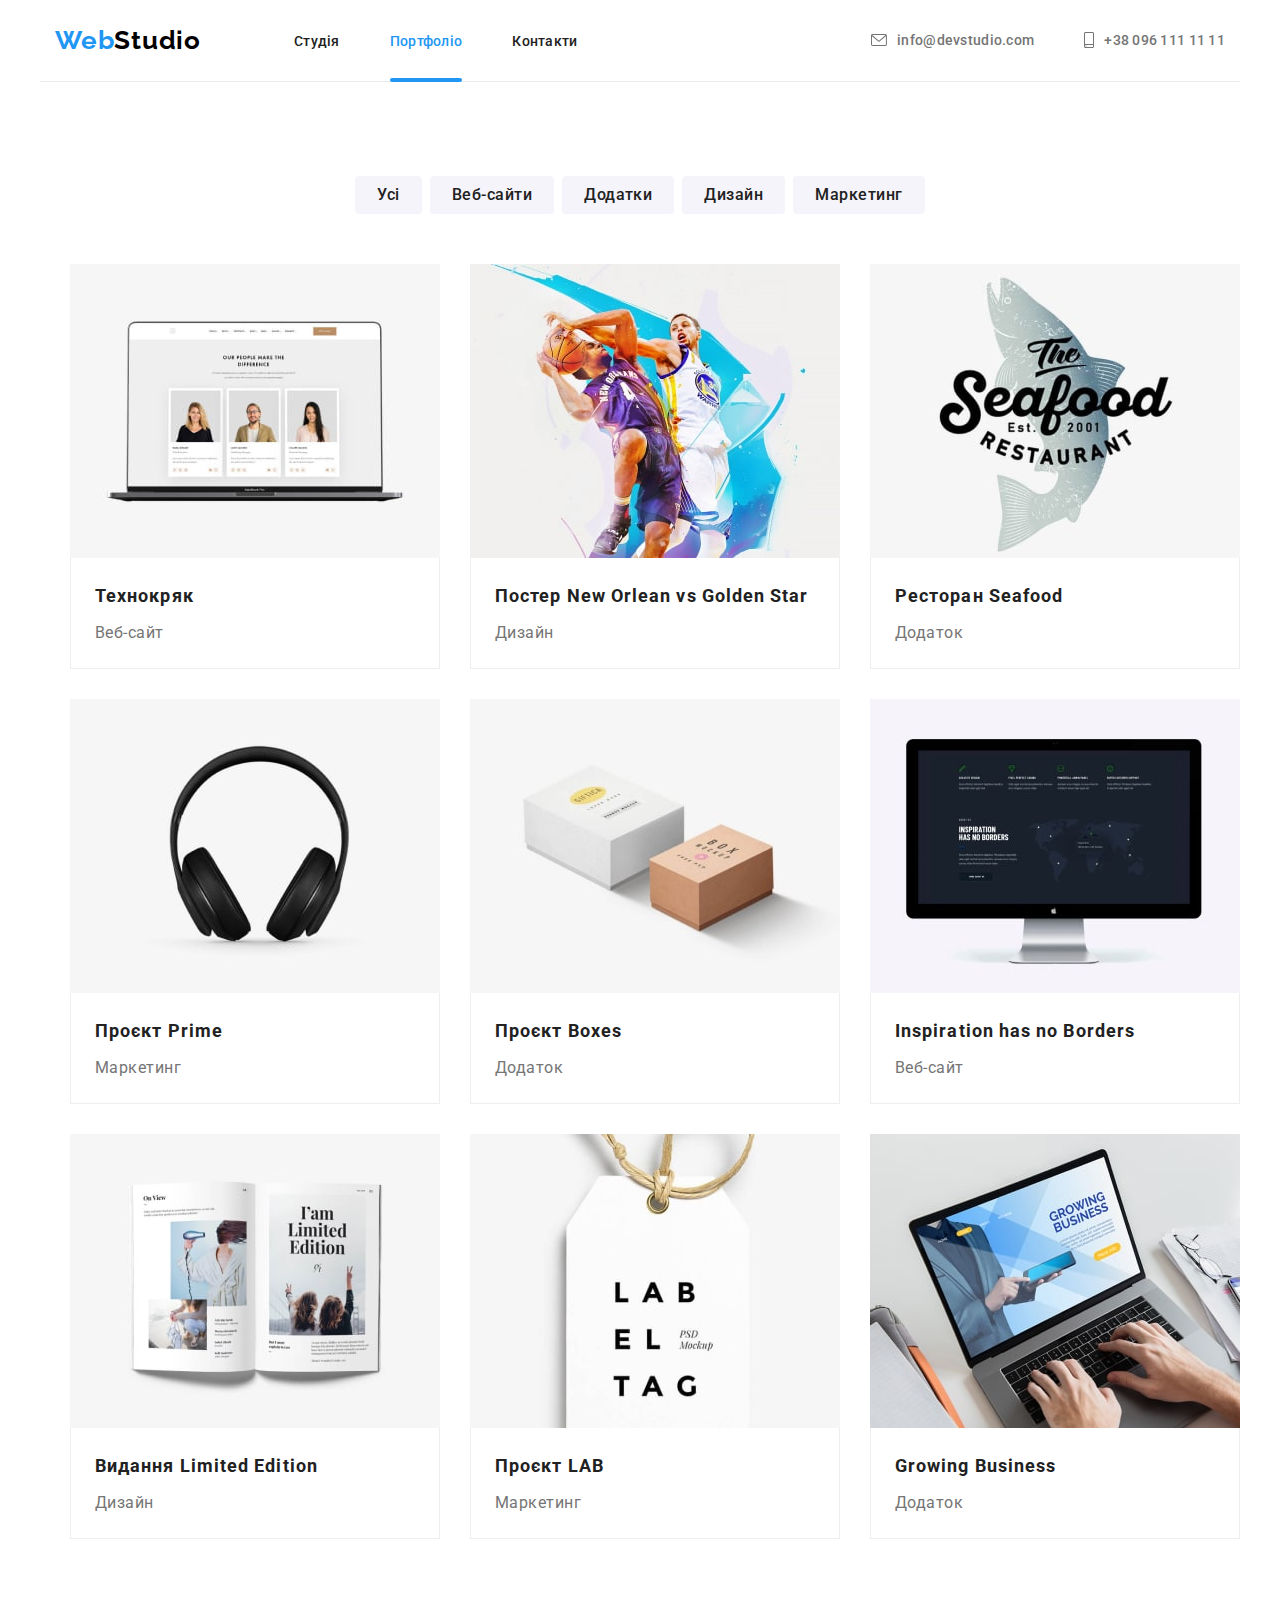
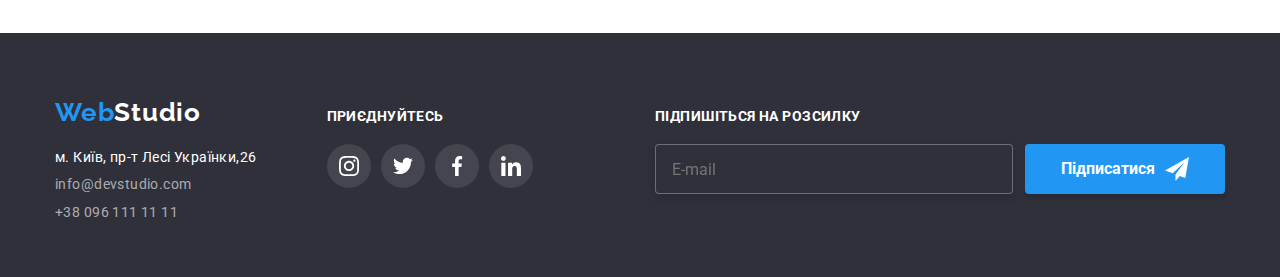
==== portfolio.html @ b172b783 "Initial commit" ====
<!DOCTYPE html>
<html lang="uk">

<head>
    <meta charset="UTF-8">
    <meta http-equiv="X-UA-Compatible" content="IE=edge">
    <meta name="viewport" content="width=device-width, initial-scale=1.0">
    <title>Portfolio</title>
    <link rel="preconnect" href="https://fonts.googleapis.com">
    <link rel="preconnect" href="https://fonts.gstatic.com" crossorigin>
    <link href="https://fonts.googleapis.com/css2?family=Raleway:wght@700&family=Roboto:wght@400;500;700;900&display=swap" rel="stylesheet">
    <link rel="stylesheet" href="https://cdnjs.cloudflare.com/ajax/libs/modern-normalize/1.1.0/modern-normalize.min.css">
    <link rel="stylesheet" href="./css/main.min.css">
</head>
<body>
<!-- Шапка сайта-->
    <header class="header">

    <div class="contact">
        
    <nav class= "site-nav main-nav" >

        <a class="logo" lang="en" href="/"> <span class="span-logo">Web</span>Studio</a>

  <ul class="nav-list" >
        <li class="item">
            <a class="nav-link"  href="index.html" >Студія</a>   
        </li>

        <li class="item">
            <a class="nav-link current"  href="">Портфоліо</a>           
        </li>

        <li class="item">
            <a class="nav-link" href="">Контакти</a>  
        </li>
    </ul>
    </nav>
     <ul class="contact-list">
        <li class="item">
            <a class="contact-mail" href="mailto:info@devstudio.com" >
                 <svg class="marginsvg"width="16" height="12">
                <use href="./images/icons.svg#mail"></use>
            </svg>
        info@devstudio.com 
        </a>
        </li>
        
        <li class="item">
            <a class="contact-phone" href="tel:+380961111111" >
                <svg class="marginsvg" width="10" height="16">
                <use href="./images/icons.svg#phone"></use>
            </svg>+38 096 111 11 11 
            </a>  
         </li>
    </ul>
    </div>
    </header>

<main>
    <section class="portfolio">

        <div class="portfolio-container">

            <h1 class="portfolio-title">Приклади робіт</h1>

            <ul class="flex-portfolio-list">

                <li class="item">
                    <button class="portfolio-button" type="button">Усі</button>
                </li>

                <li class="item">
                    <button class="portfolio-button" type="button">Веб-сайти</button>
                </li>

                <li class="item">
                    <button class="portfolio-button" type="button">Додатки</button>
                </li>

                <li class="item">
                    <button class="portfolio-button" type="button">Дизайн</button>
                </li>

                <li class="item">
                    <button class="portfolio-button" type="button">Маркетинг</button>
                </li>
            </ul>


            <div class="flex-container">
                <ul class="list flex-card">
                    <li class="item">
                        <a class="portfolio-link" href="">
                            <div class="overlay">
                                <img class="partfolio-img" src="./images/portfolio1.jpg"
                                    alt="Ноутбук зі сторінкою магазина" width="370" height="294">
                                <div class="hoverinfo">
                                    <p class="info">
                                        Ресурс пропонує комплексні пропозиції з різним рівнем функціоналу та
                                        сервісів. Все це дозволить відвідувачу отримати вичерпні відомості про компанію
                                        чи приватну особу.
                                    </p>
                                </div>
                            </div>

                            <div class="description">
                                <h2 class="description-title">Технокряк</h2>
                                <p class="description-content">Веб-сайт</p>
                            </div>
                        </a>

                    </li>

                    <li class="item">
                        <a class="portfolio-link" href="">
                            <div class="overlay">
                                <img class="partfolio-img" src="./images/portfolio2.jpg" alt="Гра в баскетбол"
                                    width="370" height="294">
                                <div class="hoverinfo">
                                    <p class="info">Ресурс пропонує комплексні пропозиції з різним рівнем функціоналу та
                                        сервісів. Все це дозволить відвідувачу
                                        отримати вичерпні відомості про компанію чи приватну особу.
                                    </p>
                                </div>
                            </div>



                            <div class="description">
                                <h2 class="description-title">Постер New Orlean vs Golden Star</h2>
                                <p class="description-content">Дизайн</p>
                            </div>
                        </a>
                    </li>

                    <li class="item">
                        <a class="portfolio-link" href="">
                            <div class="overlay">
                                <img class="partfolio-img" src="./images/portfolio3.jpg" alt="Лого ресторану"
                                    width="370" height="294">
                                <div class="hoverinfo">
                                    <p class="info">Ресурс пропонує комплексні пропозиції з різним рівнем функціоналу та
                                        сервісів. Все це дозволить відвідувачу
                                        отримати вичерпні відомості про компанію чи приватну особу.
                                    </p>
                                </div>
                            </div>
                            <div class="description">
                                <h2 class="description-title">Ресторан Seafood</h2>
                                <p class="description-content">Додаток</p>
                            </div>
                        </a>
                    </li>

                    <li class="item">
                        <a class="portfolio-link" href="">
                            <div class="overlay">
                                <img class="partfolio-img" src="./images/portfolio4.jpg" alt="Навушники" width="370"
                                    height="294">
                                <div class="hoverinfo">
                                    <p class="info">Ресурс пропонує комплексні пропозиції з різним рівнем функціоналу та
                                        сервісів. Все це дозволить відвідувачу
                                        отримати вичерпні відомості про компанію чи приватну особу.
                                    </p>
                                </div>
                            </div>
                            <div class="description">
                                <h2 class="description-title">Проєкт Prime</h2>
                                <p class="description-content">Маркетинг</p>
                            </div>
                        </a>
                    </li>

                    <li class="item">
                        <a class="portfolio-link" href="">
                            <div class="overlay">
                                <img class="partfolio-img" src="./images/portfolio5.jpg" alt="Подарункові коробки"
                                    width="370" height="294">
                                <div class="hoverinfo">
                                    <p class="info">Ресурс пропонує комплексні пропозиції з різним рівнем функціоналу та
                                        сервісів. Все це дозволить відвідувачу
                                        отримати вичерпні відомості про компанію чи приватну особу.
                                    </p>
                                </div>
                            </div>
                            <div class="description">
                                <h2 class="description-title">Проєкт Boxes</h2>
                                <p class="description-content">Додаток</p>
                            </div>
                        </a>
                    </li>

                    <li class="item">
                        <a class="portfolio-link" href="">
                            <div class="overlay">
                                <img class="partfolio-img" src="./images/portfolio6.jpg" alt="Географічний плакат"
                                    width="370" height="294">
                                <div class="hoverinfo">
                                    <p class="info">Ресурс пропонує комплексні пропозиції з різним рівнем функціоналу та
                                        сервісів. Все це дозволить відвідувачу
                                        отримати вичерпні відомості про компанію чи приватну особу.
                                    </p>
                                </div>
                            </div>
                            <div class="description">
                                <h2 class="description-title">Inspiration has no Borders</h2>
                                <p class="description-content">Веб-сайт</p>
                            </div>
                        </a>
                    </li>

                    <li class="item">
                        <a class="portfolio-link" href="">
                            <div class="overlay">
                                <img class="partfolio-img" src="./images/portfolio7.jpg" alt="Журнал" width="370"
                                    height="294">
                                <div class="hoverinfo">
                                    <p class="info">Ресурс пропонує комплексні пропозиції з різним рівнем функціоналу та
                                        сервісів. Все це дозволить відвідувачу
                                        отримати вичерпні відомості про компанію чи приватну особу.
                                    </p>
                                </div>
                            </div>
                            <div class="description">
                                <h2 class="description-title">Видання Limited Edition</h2>
                                <p class="description-content">Дизайн</p>
                            </div>
                        </a>
                    </li>

                    <li class="item">
                        <a class="portfolio-link" href="">
                            <div class="overlay">
                                <img class="partfolio-img" src="./images/portfolio8.jpg" alt="Бірка" width="370"
                                    height="294">
                                <div class="hoverinfo">
                                    <p class="info">Ресурс пропонує комплексні пропозиції з різним рівнем функціоналу та
                                        сервісів. Все це дозволить відвідувачу
                                        отримати вичерпні відомості про компанію чи приватну особу.
                                    </p>
                                </div>
                            </div>
                            <div class="description">
                                <h2 class="description-title">Проєкт LAB</h2>
                                <p class="description-content">Маркетинг</p>
                            </div>
                        </a>
                    </li>

                    <li class="item">
                        <a class="portfolio-link" href="">
                            <div class="overlay">
                                <img class="partfolio-img" src="./images/portfolio9.jpg" alt="Сайт про бізнес" width=370
                                    height=294>
                                <div class="hoverinfo">
                                    <p class="info">Ресурс пропонує комплексні пропозиції з різним рівнем функціоналу та
                                        сервісів. Все це дозволить відвідувачу
                                        отримати вичерпні відомості про компанію чи приватну особу.
                                    </p>
                                </div>
                            </div>
                            <div class="description">
                                <h2 class="description-title">Growing Business</h2>
                                <p class="description-content">Додаток</p>
                            </div>
                        </a>
                    </li>
                </ul>
            </div>
        </div>

    </section>
</main>

        <!-- Подвал сайта -->
        <footer class="footer">

            <div class="footer-container">
                <div>
                    <a class="footer-logo" lang="en" href="/"><span class="footer-span">Web</span>Studio </a>

                    <address>

                        <ul class="footer-list">
                            <li class="item"><a class="address" href="https://goo.gl/maps/CPtrU1FHBa2aNyZL9" target="_blank"
                                    rel="noopener noreferrer">м. Київ, пр-т Лесі Українки,26</a></li>
                            <li class="item"><a class="footer-mail portfolio-mail"
                                    href="mailto:info@devstudio.com">info@devstudio.com </a></li>
                            <li class="item"><a class="footer-number portfolio-number" href="tel:+380961111111">+38 096 111 11
                                    11</a></li>

                        </ul>

                    </address>
                </div>

                <div class="social">
                    <p class="social-title">ПРИЄДНУЙТЕСЬ</p>
                    <ul class="flex-footer-list">
                        <li class="item">
                            <a class="social-link" href="https://www.instagram.com/">
                                <svg class="icon footer-icon">
                                    <use href="./images/icons.svg#instagram"></use>
                                </svg>
                            </a>
                        </li>
                        <li class="item">
                            <a class="social-link" href="">
                                <svg class="icon footer-icon">
                                    <use href="./images/icons.svg#twitter"></use>
                                </svg>
                            </a>
                        </li>
                        <li class="item">
                            <a class="social-link" href="">
                                <svg class="icon footer-icon">
                                    <use href="./images/icons.svg#facebook"></use>
                                </svg>
                            </a>
                        </li>
                        <li class="item">
                            <a class="social-link" href="">
                                <svg class="icon footer-icon">
                                    <use href="./images/icons.svg#linkedin"></use>
                                </svg>
                            </a>
                        </li>
                    </ul>
                </div>

                <form class="mailing-form">
                    <strong class="mailing-title">Підпишіться на розсилку</strong>

                    <div class="mailing">
                        <label for="mailing-mail"></label>
                        <input type="email" class="mailing-input" name="For-email" placeholder="E-mail" id="mailing-mail">
                        <button class="mailing-btn" type="submit">Підписатися
                            <svg class="mailing-icon">
                                <use href="./images/icons.svg#icon-send"></use>
                            </svg>
                        </button>
                    </div>

                </form>
            </div>



        </footer>
</body>
</html>
---- css/main.min.css ----
:root{--primary-text-color: #212121;--secondary-text-color: #757575;--accent-text-color: #2196F3;--primary-bg-color: #F5F5F5;--secondary-bg-color: #F5F4FA;--light-color: #FFFFFF;--hero-footer-bg-color: #2F303A;--black-logo-color: #000000;--main-font: "Roboto", sans-serif;--secondary-font: "Raleway", sans-serif;--cubik--: cubic-bezier(0.4, 0, 0.2, 1);--timing--: 250ms}/*! modern-normalize v1.1.0 | MIT License | https://github.com/sindresorhus/modern-normalize */*,::before,::after{box-sizing:border-box}html{line-height:1.15;-webkit-text-size-adjust:100%;-moz-tab-size:4;-o-tab-size:4;tab-size:4}body{margin:0;font-family:system-ui,-apple-system,"Segoe UI",Roboto,Helvetica,Arial,sans-serif,"Apple Color Emoji","Segoe UI Emoji"}hr{height:0;color:inherit}abbr[title]{-webkit-text-decoration:underline dotted;text-decoration:underline dotted}b,strong{font-weight:bolder}code,kbd,samp,pre{font-family:ui-monospace,SFMono-Regular,Consolas,"Liberation Mono",Menlo,monospace;font-size:1em}small{font-size:80%}sub,sup{font-size:75%;line-height:0;position:relative;vertical-align:baseline}sub{bottom:-0.25em}sup{top:-0.5em}table{text-indent:0;border-color:inherit}button,input,optgroup,select,textarea{font-family:inherit;font-size:100%;line-height:1.15;margin:0}button,select{text-transform:none}button,[type=button],[type=reset],[type=submit]{-webkit-appearance:button}::-moz-focus-inner{border-style:none;padding:0}:-moz-focusring{outline:1px dotted ButtonText}:-moz-ui-invalid{box-shadow:none}legend{padding:0}progress{vertical-align:baseline}::-webkit-inner-spin-button,::-webkit-outer-spin-button{height:auto}[type=search]{-webkit-appearance:textfield;outline-offset:-2px}::-webkit-search-decoration{-webkit-appearance:none}::-webkit-file-upload-button{-webkit-appearance:button;font:inherit}summary{display:list-item}body{font-family:"Roboto",sans-serif;background-color:var(--light-color);color:var(--secondary-text-color)}.flex-card,.flex-portfolio-list,.flex-footer-list,.footer-list,.client__list,.team-social,.team__list,.galery__list,.features,.contact-list,.nav-list{list-style:none;margin-top:0;margin-bottom:0;padding-right:0;padding-left:0}.portfolio-link,.flex-footer-list .social-link,.team-social__link{text-decoration:none}.flex-container,.portfolio-container,.footer-container,.client__container,.team__container,.galery,.features-section,.header{width:1200px;padding-left:15px;padding-right:15px;margin:0 auto}.portfolio,.сlient,.team,.features-section{padding-top:94px;padding-bottom:94px}.portfolio-title,.form-terms-input,.features-title-hidden{position:absolute;white-space:nowrap;width:1px;height:1px;overflow:hidden;border:0;padding:0;clip:rect(0 0 0 0);-webkit-clip-path:inset(50%);clip-path:inset(50%);margin:-1px}.header{color:var(--light-color);border-bottom:1px solid #ececec}.logo{color:var(--black-logo-color);font-family:var(--secondary-font);text-decoration:none;font-weight:700;font-size:26px;line-height:1.1923076923;letter-spacing:.03em;padding-top:25px;padding-bottom:25px}.logo .span-logo{color:var(--accent-text-color)}.main-nav{display:flex}.contact{display:flex}.nav-list{display:flex;align-items:center;margin-left:93px;padding-left:0}.nav-list .item:not(:last-child){margin-right:50px}.nav-list .nav-link.current::after{display:inline-block;position:absolute;content:"";width:100%;height:4px;left:0;bottom:-1px;background-color:var(--accent-text-color);border-radius:2px}.nav-link{position:relative;text-decoration:none;font-weight:500;font-size:14px;line-height:1.1428571429;letter-spacing:.02em;display:block;padding-top:32px;padding-bottom:32px;transition:color var(--timing--) var(--cubik--)}.site-nav .nav-link{color:var(--primary-text-color)}.site-nav .nav-link:hover,.site-nav .nav-link:focus{color:var(--accent-text-color)}.site-nav .nav-link.current{color:var(--accent-text-color)}.contact-list{display:flex;justify-content:flex-end;align-items:flex-start;margin-left:auto;fill:var(--secondary-text-color)}.contact-list .item+.item{margin-left:50px}.contact-list .item:hover,.contact-list .item:focus{fill:var(--accent-text-color)}.contact-mail{color:var(--secondary-text-color);text-decoration:none;font-weight:500;font-size:14px;line-height:1.1428571429;letter-spacing:.02em;padding-top:32px;padding-bottom:32px;display:flex;align-items:center;transition:color var(--timing--) var(--cubik--)}.contact-mail:hover,.contact-mail:focus{color:var(--accent-text-color)}.contact-mail .marginsvg{fill:currentColor;margin-right:10px}.contact-phone{color:var(--secondary-text-color);text-decoration:none;font-weight:500;font-size:14px;line-height:1.1428571429;letter-spacing:.02em;padding-top:32px;padding-bottom:32px;display:flex;align-items:center;transition:color var(--timing--) var(--cubik--)}.contact-phone:hover,.contact-phone:focus{color:var(--accent-text-color)}.contact-phone .marginsvg{fill:currentColor;margin-right:10px}.hero{background-color:var(--hero-footer-bg-color);padding-top:200px;padding-bottom:200px;max-width:1600px;height:600px;margin-left:auto;margin-right:auto;background:linear-gradient(rgba(47, 48, 58, 0.4), rgba(47, 48, 58, 0.4)),url(../images/heropic.jpg);background-repeat:no-repeat;background-position:center;background-size:cover}.hero__title{color:var(--light-color);font-family:inherit;font-weight:900;font-size:44px;line-height:1.3636363636;text-align:center;letter-spacing:.06em;text-transform:uppercase;width:696px;margin:auto;margin-bottom:30px}.hero__button{cursor:pointer;color:var(--light-color);background-color:var(--accent-text-color);font-weight:700;font-size:16px;line-height:1.875;display:block;width:216px;margin:auto;padding:10px 32px;align-items:center;text-align:center;border:rgba(0,0,0,0);border-radius:4px;transition:background-color var(--timing--) var(--cubik--)}.hero__button:hover,.hero__button:focus{background-color:#188ce8}.features{display:flex;padding-left:0}.features .item{width:270px}.features .item+.item{margin-left:30px}.features-title{color:var(--primary-text-color);font-weight:700;font-size:14px;line-height:1.1428571429;letter-spacing:.03em;text-transform:uppercase;margin-top:0;margin-bottom:10px}.features-content{font-weight:400;font-size:14px;line-height:1.7142857143;letter-spacing:.03em;margin:0}.background-icon{display:flex;align-items:center;justify-content:center;border-radius:4px;background:var(--secondary-bg-color);height:120px;margin-bottom:30px}.galery__title{color:var(--primary-text-color);font-weight:700;font-size:36px;line-height:1.1666666667;letter-spacing:.03em;margin-top:0;margin-bottom:50px;text-align:center}.galery__list{display:flex;gap:30px}.galery__item{position:relative}.galery__item .galery__pic{display:block;max-width:100%}.galery__item .galery__discription{position:absolute;bottom:0;left:0;width:100%;height:70px;display:flex;justify-content:center;align-items:center;background-color:rgba(47,48,58,.8)}.galery__item .galery__discription .galery__pic-discription{margin:0;color:var(--light-color);font-weight:700;font-size:14px;line-height:16px;text-align:center;letter-spacing:.03em;text-transform:uppercase}.team{background-color:var(--secondary-bg-color);display:block}.team__title{color:var(--primary-text-color);font-weight:700;font-size:36px;line-height:1.1666666667;letter-spacing:.03em;margin-top:0;margin-bottom:50px;text-align:center}.team__list{display:flex}.team__list .team__item{background-color:var(--light-color);box-shadow:0px 1px 3px rgba(0,0,0,.12),0px 1px 1px rgba(0,0,0,.14),0px 2px 1px rgba(0,0,0,.2);border-radius:0px 0px 4px 4px}.team__list .team__item:not(:last-child){margin-right:30px}.team .team__pic{display:block;max-width:100%}.team .team__wrap{padding-top:30px;padding-bottom:30px}.team .team__member{color:var(--primary-text-color);font-weight:500;font-size:16px;line-height:1.1875;text-align:center;letter-spacing:.03em;margin-top:0;margin-bottom:10px}.team .team__position{font-weight:400;font-size:16px;line-height:1.1875;text-align:center;letter-spacing:.03em;margin:0;margin-bottom:16px}.team-social{display:flex;align-items:center;justify-content:center;gap:10px}.team-social__link{display:flex;align-items:center;justify-content:center;padding:0;border:none;width:44px;height:44px;border-radius:50%;color:#afb1b8;background-color:var(--light-color);transition:color var(--timing--) var(--cubik--),background-color var(--timing--) var(--cubik--)}.team-social__link:hover,.team-social__link:focus{color:#fff;background-color:var(--accent-text-color)}.team-social__icon{width:20px;height:20px;fill:currentColor}.client__title{color:var(--primary-text-color);font-weight:700;font-size:36px;line-height:1.1666666667;letter-spacing:.03em;margin-top:0;margin-bottom:50px;text-align:center}.client__list{display:flex;align-items:center;justify-content:center;gap:30px}.client__list .client__link{display:flex;align-items:center;justify-content:center;background-color:var(--light-color);width:170px;height:92px;fill:#afb1b8;border:1px solid #afb1b8;border-radius:4px;transition:fill var(--timing--) var(--cubik--)}.client__list .client__link:hover,.client__list .client__link:focus{fill:var(--accent-text-color);border:1px solid #2196f3}.client__list .client__icon{width:106px;height:60px}.footer-container{display:flex;align-items:baseline}.footer{background-color:var(--hero-footer-bg-color);padding-top:64px;padding-bottom:56px}.footer .footer-logo{color:var(--light-color);font-family:var(--secondary-font);text-decoration:none;font-weight:700;font-size:26px;line-height:1.1923076923;letter-spacing:.03em;display:inline-block;margin-bottom:20px}.footer .footer-logo .footer-span{color:var(--accent-text-color)}.footer-list .item:not(:last-child){margin-bottom:9px}.address{color:var(--light-color);font-style:normal;font-size:14px;text-decoration:none;letter-spacing:.03em;display:inline-block;transition:color var(--timing--) var(--cubik--)}.address:hover,.address:focus{color:var(--accent-text-color)}.footer-number{color:rgba(255,255,255,.6);font-style:normal;font-size:14px;letter-spacing:.03em;text-decoration:none;display:inline-block;transition:color var(--timing--) var(--cubik--)}.footer-number:hover,.footer-number:focus{color:var(--accent-text-color)}.footer-mail{color:rgba(255,255,255,.6);font-style:normal;font-size:14px;letter-spacing:.03em;text-decoration:none;display:inline-block;transition:color var(--timing--) var(--cubik--)}.footer-mail:hover,.footer-mail:focus{color:var(--accent-text-color)}.social{display:flex;flex-direction:column;margin-left:70px}.social-title{color:#fff;font-weight:700;font-size:14px;line-height:1.1428571429;letter-spacing:.03em;margin-top:0;margin-bottom:20px}.flex-footer-list{display:flex;gap:10px}.flex-footer-list .social-link{display:flex;align-items:center;justify-content:center;border:none;width:44px;height:44px;border-radius:50%;color:var(--light-color);background-color:rgba(255,255,255,.1);fill:var(--light-color);transition:background-color var(--timing--) var(--cubik--)}.flex-footer-list .social-link:hover,.flex-footer-list .social-link:focus{background-color:var(--accent-text-color)}.flex-footer-list .social-link .footer-icon{width:20px;height:20px;color:var(--light-color)}.mailing{display:flex}.mailing-form{margin-left:auto}.mailing-title{display:block;color:var(--light-color);font-weight:700;font-size:14px;line-height:16px;letter-spacing:.03em;text-transform:uppercase;margin-bottom:20px}.mailing-input{width:358px;height:50px;background-color:var(--hero-footer-bg-color);border:1px solid rgba(255,255,255,.3);filter:drop-shadow(0px 4px 4px rgba(0, 0, 0, 0.15));border-radius:4px;padding-left:16px;outline:none;color:var(--light-color)}.mailing-btn{cursor:pointer;color:var(--light-color);background-color:var(--accent-text-color);font-weight:700;font-size:16px;line-height:1.875;width:200px;height:50px;margin-left:12px;display:flex;align-items:center;justify-content:center;gap:10px;box-shadow:0px 4px 4px rgba(0,0,0,.15);border:rgba(0,0,0,0);border-radius:4px;transition:background-color var(--timing--) var(--cubik--),box-shadow var(--timing--) var(--cubik--)}.mailing-btn:hover,.mailing-btn:focus{background-color:#188ce8}.mailing-icon{width:24px;height:24px}.mailing-input::-moz-placeholder-shown{padding-left:16px;padding-top:15px;padding-bottom:15px}.mailing-input:-ms-input-placeholder-shown{padding-left:16px;padding-top:15px;padding-bottom:15px}.mailing-input::placeholder-shown{padding-left:16px;padding-top:15px;padding-bottom:15px}.backdrop{position:fixed;top:0;left:0;width:100%;height:100%;background-color:rgba(0,0,0,.2);opacity:1;transition:opacity var(--timing--) var(--cubik--)}.backdrop.is-hidden{opacity:0;pointer-events:none;visibility:hidden}.backdrop.is-hidden .modal{transform:scale(0.5)}.modal{width:528px;padding:40px;position:absolute;left:50%;top:50%;transform:translate(-50%, -50%) scale(1);background-color:var(--light-color);box-shadow:0px 1px 3px rgba(0,0,0,.12),0px 1px 1px rgba(0,0,0,.14),0px 2px 1px rgba(0,0,0,.2);border-radius:4px;transition:transform var(--timing--) var(--cubik--)}.modal .modaloff{position:absolute;top:8px;right:8px;width:30px;height:30px;display:flex;align-items:center;justify-content:center;padding:0;border-radius:50%;border:1px solid rgba(0,0,0,.1);background-color:rgba(0,0,0,0);cursor:pointer;transition:fill var(--timing--) var(--cubik--)}.modal .modaloff:hover{fill:var(--accent-text-color)}.modal .modal-icon{width:18px;height:18px}.application-form{display:block}.form-title{display:block;text-align:center;color:var(--primary-text-color);font-weight:700;font-size:20px;line-height:23px;letter-spacing:.03em;margin-bottom:12px}.form-group{position:relative;display:flex;flex-direction:column;margin-bottom:10px}.form-group-lable{margin-bottom:4px;color:var(--secondary-text-color);font-size:12px}.form-group-input{height:40px;border:1px solid rgba(33,33,33,.2);border-radius:4px;outline:none;padding-left:42px;padding-right:42px;transition:border var(--timing--) var(--cubik--)}.form-group-input:hover,.form-group-input:focus{border-color:var(--accent-text-color)}.form-group:hover .form-group-icon{fill:var(--accent-text-color)}.form-group-icon{position:absolute;bottom:11px;left:12px;transition:fill var(--timing--) var(--cubik--)}.form-group-textarea{height:120px;border:1px solid rgba(33,33,33,.2);border-radius:4px;outline:none;padding-left:16px;padding-top:12px;resize:none}.form-group-textarea:hover{border-color:var(--accent-text-color)}textarea::-moz-placeholder-shown{color:rgba(117,117,117,.502);padding-top:12px;padding-left:16px}textarea:-ms-input-placeholder-shown{color:rgba(117,117,117,.502);padding-top:12px;padding-left:16px}textarea::placeholder-shown{color:rgba(117,117,117,.502);padding-top:12px;padding-left:16px}.form-terms{display:block}.form-terms-label{margin-bottom:4px;color:var(--secondary-text-color)}.form-terms-info{display:inline-block;color:var(--secondary-text-color);margin-bottom:30px;-webkit-user-select:none;-moz-user-select:none;-ms-user-select:none;user-select:none}.form-terms-link{color:var(--accent-text-color)}.icon-unchecked{opacity:1;transition:opacity var(--timing--) var(--cubik--)}.form-terms-input:checked+.form-terms-icons .icon-unchecked{opacity:0}.icon-checked{opacity:0;transition:opacity var(--timing--) var(--cubik--)}.form-terms-input:checked+.form-terms-icons .icon-checked{opacity:1}.form-btn{cursor:pointer;color:var(--light-color);background-color:var(--accent-text-color);font-weight:700;font-size:16px;line-height:1.875;display:block;width:200px;margin:auto;padding:10px 32px;align-items:center;text-align:center;box-shadow:0px 4px 4px rgba(0,0,0,.15);border:rgba(0,0,0,0);border-radius:4px;transition:background-color var(--timing--) var(--cubik--),box-shadow var(--timing--) var(--cubik--)}.form-btn:hover,.form-btn:focus{background-color:#188ce8}.flex-portfolio-list{display:flex;justify-content:center;gap:8px;margin-bottom:50px}.flex-portfolio-list .item:last-child{margin-right:0}.portfolio-button{cursor:pointer;color:var(--primary-text-color);background-color:var(--secondary-bg-color);font-family:inherit;font-weight:500;font-size:16px;line-height:1.625;letter-spacing:.03em;display:block;padding:6px 22px;text-align:center;border:rgba(0,0,0,0);border-radius:4px;transition:color var(--timing--) var(--cubik--),background-color var(--timing--) var(--cubik--),color var(--timing--) var(--cubik--),box-shadow var(--timing--) var(--cubik--)}.portfolio-button:hover,.portfolio-button:focus{background-color:var(--accent-text-color);color:var(--light-color);box-shadow:0px 4px 4px 0px rgba(0,0,0,.25)}.portfolio-button :nth-child(1){width:73px;margin-right:8px;padding:6px 25px}.portfolio-button :nth-child(2){width:125px}.portfolio-button :nth-child(3){width:112px}.portfolio-button :nth-child(4){width:103px}.portfolio-button :nth-child(5){width:130px}.flex-card{display:flex;flex-wrap:wrap;gap:30px}.flex-card .item{width:calc((100% - 60px)/3);margin-bottom:0}.flex-card .item:nth-child(3n){margin-right:0}.portfolio-link{display:block;transition:box-shadow var(--timing--) var(--cubik--)}.portfolio-link:hover,.portfolio-link:focus{box-shadow:0px 1px 1px rgba(0,0,0,.12),0px 4px 4px rgba(0,0,0,.06),1px 4px 6px rgba(0,0,0,.16)}.portfolio-link:hover:hover .hoverinfo,.portfolio-link:focus:hover .hoverinfo{transform:translateY(0);opacity:1}.overlay{overflow:hidden;position:relative}.partfolio-img{display:block;margin-top:0;max-width:100%}.hoverinfo{position:absolute;top:0;left:0;width:100%;height:100%;padding-left:24px;padding-right:24px;display:flex;justify-content:center;align-items:center;background-color:rgba(33,150,243,.9);color:var(--light-color);font-weight:400;font-size:18px;line-height:28px;letter-spacing:.03em;transform:translateY(101%);transition-property:transform,opacity;transition-duration:250ms;transition-timing-function:cubic-bezier(0.4, 0, 0.2, 1);opacity:0}.hoverinfo .info{position:absolute;padding-left:24px;padding-right:24px}.description{padding-top:20px;padding-bottom:20px;padding-right:24px;padding-left:24px;border-right-width:1px;border-right-style:solid;border-right-color:#eee;border-bottom-width:1px;border-bottom-style:solid;border-bottom-color:#eee;border-left-width:1px;border-left-style:solid;border-left-color:#eee}.description-title{color:var(--primary-text-color);font-weight:700;font-size:18px;line-height:2;letter-spacing:.06em;margin-top:0;margin-bottom:4px}.description-content{color:var(--secondary-text-color);font-size:16px;line-height:1.875;letter-spacing:.03em;margin-top:0;margin-bottom:0}/*# sourceMappingURL=main.min.css.map */
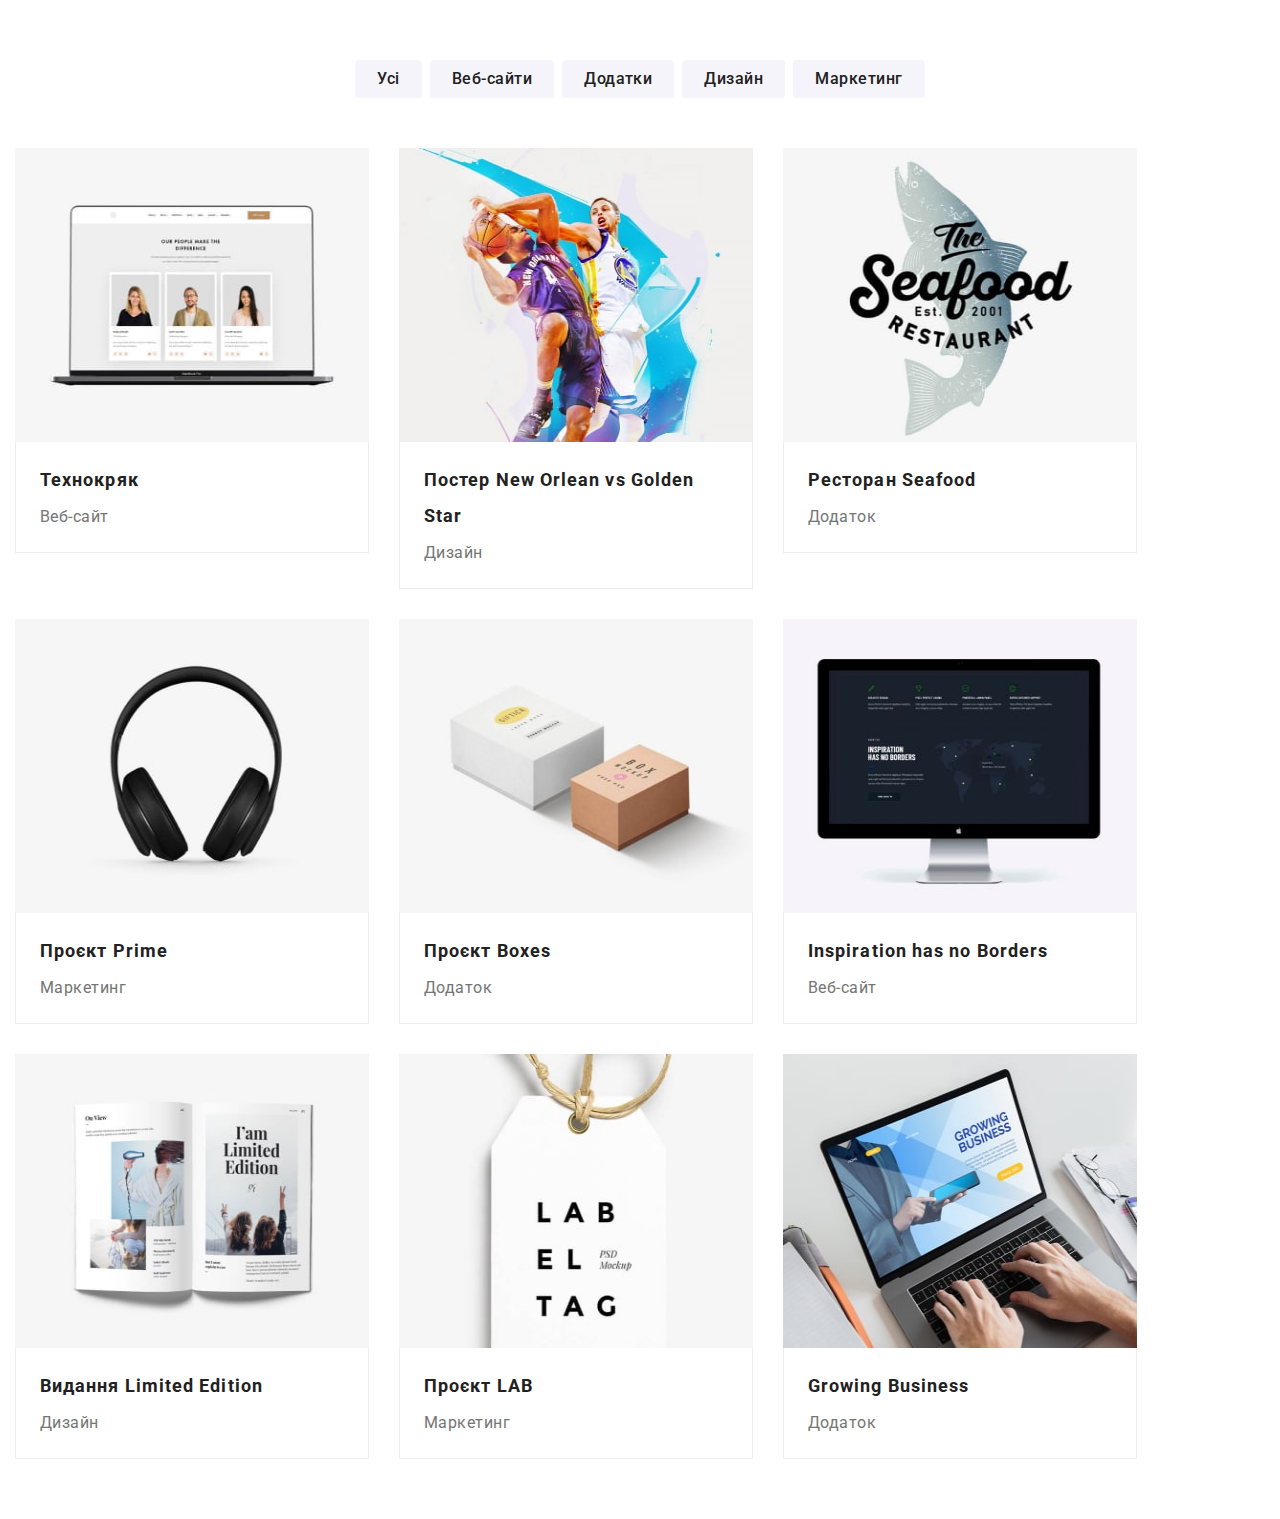
==== commit 60270478: "Готовий партфоліо" ====
--- a/portfolio.html
+++ b/portfolio.html
@@ -14,7 +14,7 @@
 </head>
 <body>
 <!-- Шапка сайта-->
-    <header class="header">
+    <!-- <header class="header">
 
     <div class="contact">
         
@@ -55,7 +55,7 @@
          </li>
     </ul>
     </div>
-    </header>
+    </header> -->
 
 <main>
     <section class="portfolio">
@@ -273,8 +273,8 @@
     </section>
 </main>
 
-        <!-- Подвал сайта -->
-        <footer class="footer">
+<!-- Подвал сайта -->
+<!-- <footer class="footer">
 
             <div class="footer-container">
                 <div>
@@ -347,6 +347,6 @@
 
 
 
-        </footer>
+</footer> -->
 </body>
 </html>--- a/css/main.min.css
+++ b/css/main.min.css
@@ -1 +1 @@
-:root{--primary-text-color: #212121;--secondary-text-color: #757575;--accent-text-color: #2196F3;--primary-bg-color: #F5F5F5;--secondary-bg-color: #F5F4FA;--light-color: #FFFFFF;--hero-footer-bg-color: #2F303A;--black-logo-color: #000000;--main-font: "Roboto", sans-serif;--secondary-font: "Raleway", sans-serif;--cubik--: cubic-bezier(0.4, 0, 0.2, 1);--timing--: 250ms}/*! modern-normalize v1.1.0 | MIT License | https://github.com/sindresorhus/modern-normalize */*,::before,::after{box-sizing:border-box}html{line-height:1.15;-webkit-text-size-adjust:100%;-moz-tab-size:4;-o-tab-size:4;tab-size:4}body{margin:0;font-family:system-ui,-apple-system,"Segoe UI",Roboto,Helvetica,Arial,sans-serif,"Apple Color Emoji","Segoe UI Emoji"}hr{height:0;color:inherit}abbr[title]{-webkit-text-decoration:underline dotted;text-decoration:underline dotted}b,strong{font-weight:bolder}code,kbd,samp,pre{font-family:ui-monospace,SFMono-Regular,Consolas,"Liberation Mono",Menlo,monospace;font-size:1em}small{font-size:80%}sub,sup{font-size:75%;line-height:0;position:relative;vertical-align:baseline}sub{bottom:-0.25em}sup{top:-0.5em}table{text-indent:0;border-color:inherit}button,input,optgroup,select,textarea{font-family:inherit;font-size:100%;line-height:1.15;margin:0}button,select{text-transform:none}button,[type=button],[type=reset],[type=submit]{-webkit-appearance:button}::-moz-focus-inner{border-style:none;padding:0}:-moz-focusring{outline:1px dotted ButtonText}:-moz-ui-invalid{box-shadow:none}legend{padding:0}progress{vertical-align:baseline}::-webkit-inner-spin-button,::-webkit-outer-spin-button{height:auto}[type=search]{-webkit-appearance:textfield;outline-offset:-2px}::-webkit-search-decoration{-webkit-appearance:none}::-webkit-file-upload-button{-webkit-appearance:button;font:inherit}summary{display:list-item}body{font-family:"Roboto",sans-serif;background-color:var(--light-color);color:var(--secondary-text-color)}.flex-card,.flex-portfolio-list,.flex-footer-list,.footer-list,.client__list,.team-social,.team__list,.galery__list,.features,.contact-list,.nav-list{list-style:none;margin-top:0;margin-bottom:0;padding-right:0;padding-left:0}.portfolio-link,.flex-footer-list .social-link,.team-social__link{text-decoration:none}.flex-container,.portfolio-container,.footer-container,.client__container,.team__container,.galery,.features-section,.header{width:1200px;padding-left:15px;padding-right:15px;margin:0 auto}.portfolio,.сlient,.team,.features-section{padding-top:94px;padding-bottom:94px}.portfolio-title,.form-terms-input,.features-title-hidden{position:absolute;white-space:nowrap;width:1px;height:1px;overflow:hidden;border:0;padding:0;clip:rect(0 0 0 0);-webkit-clip-path:inset(50%);clip-path:inset(50%);margin:-1px}.header{color:var(--light-color);border-bottom:1px solid #ececec}.logo{color:var(--black-logo-color);font-family:var(--secondary-font);text-decoration:none;font-weight:700;font-size:26px;line-height:1.1923076923;letter-spacing:.03em;padding-top:25px;padding-bottom:25px}.logo .span-logo{color:var(--accent-text-color)}.main-nav{display:flex}.contact{display:flex}.nav-list{display:flex;align-items:center;margin-left:93px;padding-left:0}.nav-list .item:not(:last-child){margin-right:50px}.nav-list .nav-link.current::after{display:inline-block;position:absolute;content:"";width:100%;height:4px;left:0;bottom:-1px;background-color:var(--accent-text-color);border-radius:2px}.nav-link{position:relative;text-decoration:none;font-weight:500;font-size:14px;line-height:1.1428571429;letter-spacing:.02em;display:block;padding-top:32px;padding-bottom:32px;transition:color var(--timing--) var(--cubik--)}.site-nav .nav-link{color:var(--primary-text-color)}.site-nav .nav-link:hover,.site-nav .nav-link:focus{color:var(--accent-text-color)}.site-nav .nav-link.current{color:var(--accent-text-color)}.contact-list{display:flex;justify-content:flex-end;align-items:flex-start;margin-left:auto;fill:var(--secondary-text-color)}.contact-list .item+.item{margin-left:50px}.contact-list .item:hover,.contact-list .item:focus{fill:var(--accent-text-color)}.contact-mail{color:var(--secondary-text-color);text-decoration:none;font-weight:500;font-size:14px;line-height:1.1428571429;letter-spacing:.02em;padding-top:32px;padding-bottom:32px;display:flex;align-items:center;transition:color var(--timing--) var(--cubik--)}.contact-mail:hover,.contact-mail:focus{color:var(--accent-text-color)}.contact-mail .marginsvg{fill:currentColor;margin-right:10px}.contact-phone{color:var(--secondary-text-color);text-decoration:none;font-weight:500;font-size:14px;line-height:1.1428571429;letter-spacing:.02em;padding-top:32px;padding-bottom:32px;display:flex;align-items:center;transition:color var(--timing--) var(--cubik--)}.contact-phone:hover,.contact-phone:focus{color:var(--accent-text-color)}.contact-phone .marginsvg{fill:currentColor;margin-right:10px}.hero{background-color:var(--hero-footer-bg-color);padding-top:200px;padding-bottom:200px;max-width:1600px;height:600px;margin-left:auto;margin-right:auto;background:linear-gradient(rgba(47, 48, 58, 0.4), rgba(47, 48, 58, 0.4)),url(../images/heropic.jpg);background-repeat:no-repeat;background-position:center;background-size:cover}.hero__title{color:var(--light-color);font-family:inherit;font-weight:900;font-size:44px;line-height:1.3636363636;text-align:center;letter-spacing:.06em;text-transform:uppercase;width:696px;margin:auto;margin-bottom:30px}.hero__button{cursor:pointer;color:var(--light-color);background-color:var(--accent-text-color);font-weight:700;font-size:16px;line-height:1.875;display:block;width:216px;margin:auto;padding:10px 32px;align-items:center;text-align:center;border:rgba(0,0,0,0);border-radius:4px;transition:background-color var(--timing--) var(--cubik--)}.hero__button:hover,.hero__button:focus{background-color:#188ce8}.features{display:flex;padding-left:0}.features .item{width:270px}.features .item+.item{margin-left:30px}.features-title{color:var(--primary-text-color);font-weight:700;font-size:14px;line-height:1.1428571429;letter-spacing:.03em;text-transform:uppercase;margin-top:0;margin-bottom:10px}.features-content{font-weight:400;font-size:14px;line-height:1.7142857143;letter-spacing:.03em;margin:0}.background-icon{display:flex;align-items:center;justify-content:center;border-radius:4px;background:var(--secondary-bg-color);height:120px;margin-bottom:30px}.galery__title{color:var(--primary-text-color);font-weight:700;font-size:36px;line-height:1.1666666667;letter-spacing:.03em;margin-top:0;margin-bottom:50px;text-align:center}.galery__list{display:flex;gap:30px}.galery__item{position:relative}.galery__item .galery__pic{display:block;max-width:100%}.galery__item .galery__discription{position:absolute;bottom:0;left:0;width:100%;height:70px;display:flex;justify-content:center;align-items:center;background-color:rgba(47,48,58,.8)}.galery__item .galery__discription .galery__pic-discription{margin:0;color:var(--light-color);font-weight:700;font-size:14px;line-height:16px;text-align:center;letter-spacing:.03em;text-transform:uppercase}.team{background-color:var(--secondary-bg-color);display:block}.team__title{color:var(--primary-text-color);font-weight:700;font-size:36px;line-height:1.1666666667;letter-spacing:.03em;margin-top:0;margin-bottom:50px;text-align:center}.team__list{display:flex}.team__list .team__item{background-color:var(--light-color);box-shadow:0px 1px 3px rgba(0,0,0,.12),0px 1px 1px rgba(0,0,0,.14),0px 2px 1px rgba(0,0,0,.2);border-radius:0px 0px 4px 4px}.team__list .team__item:not(:last-child){margin-right:30px}.team .team__pic{display:block;max-width:100%}.team .team__wrap{padding-top:30px;padding-bottom:30px}.team .team__member{color:var(--primary-text-color);font-weight:500;font-size:16px;line-height:1.1875;text-align:center;letter-spacing:.03em;margin-top:0;margin-bottom:10px}.team .team__position{font-weight:400;font-size:16px;line-height:1.1875;text-align:center;letter-spacing:.03em;margin:0;margin-bottom:16px}.team-social{display:flex;align-items:center;justify-content:center;gap:10px}.team-social__link{display:flex;align-items:center;justify-content:center;padding:0;border:none;width:44px;height:44px;border-radius:50%;color:#afb1b8;background-color:var(--light-color);transition:color var(--timing--) var(--cubik--),background-color var(--timing--) var(--cubik--)}.team-social__link:hover,.team-social__link:focus{color:#fff;background-color:var(--accent-text-color)}.team-social__icon{width:20px;height:20px;fill:currentColor}.client__title{color:var(--primary-text-color);font-weight:700;font-size:36px;line-height:1.1666666667;letter-spacing:.03em;margin-top:0;margin-bottom:50px;text-align:center}.client__list{display:flex;align-items:center;justify-content:center;gap:30px}.client__list .client__link{display:flex;align-items:center;justify-content:center;background-color:var(--light-color);width:170px;height:92px;fill:#afb1b8;border:1px solid #afb1b8;border-radius:4px;transition:fill var(--timing--) var(--cubik--)}.client__list .client__link:hover,.client__list .client__link:focus{fill:var(--accent-text-color);border:1px solid #2196f3}.client__list .client__icon{width:106px;height:60px}.footer-container{display:flex;align-items:baseline}.footer{background-color:var(--hero-footer-bg-color);padding-top:64px;padding-bottom:56px}.footer .footer-logo{color:var(--light-color);font-family:var(--secondary-font);text-decoration:none;font-weight:700;font-size:26px;line-height:1.1923076923;letter-spacing:.03em;display:inline-block;margin-bottom:20px}.footer .footer-logo .footer-span{color:var(--accent-text-color)}.footer-list .item:not(:last-child){margin-bottom:9px}.address{color:var(--light-color);font-style:normal;font-size:14px;text-decoration:none;letter-spacing:.03em;display:inline-block;transition:color var(--timing--) var(--cubik--)}.address:hover,.address:focus{color:var(--accent-text-color)}.footer-number{color:rgba(255,255,255,.6);font-style:normal;font-size:14px;letter-spacing:.03em;text-decoration:none;display:inline-block;transition:color var(--timing--) var(--cubik--)}.footer-number:hover,.footer-number:focus{color:var(--accent-text-color)}.footer-mail{color:rgba(255,255,255,.6);font-style:normal;font-size:14px;letter-spacing:.03em;text-decoration:none;display:inline-block;transition:color var(--timing--) var(--cubik--)}.footer-mail:hover,.footer-mail:focus{color:var(--accent-text-color)}.social{display:flex;flex-direction:column;margin-left:70px}.social-title{color:#fff;font-weight:700;font-size:14px;line-height:1.1428571429;letter-spacing:.03em;margin-top:0;margin-bottom:20px}.flex-footer-list{display:flex;gap:10px}.flex-footer-list .social-link{display:flex;align-items:center;justify-content:center;border:none;width:44px;height:44px;border-radius:50%;color:var(--light-color);background-color:rgba(255,255,255,.1);fill:var(--light-color);transition:background-color var(--timing--) var(--cubik--)}.flex-footer-list .social-link:hover,.flex-footer-list .social-link:focus{background-color:var(--accent-text-color)}.flex-footer-list .social-link .footer-icon{width:20px;height:20px;color:var(--light-color)}.mailing{display:flex}.mailing-form{margin-left:auto}.mailing-title{display:block;color:var(--light-color);font-weight:700;font-size:14px;line-height:16px;letter-spacing:.03em;text-transform:uppercase;margin-bottom:20px}.mailing-input{width:358px;height:50px;background-color:var(--hero-footer-bg-color);border:1px solid rgba(255,255,255,.3);filter:drop-shadow(0px 4px 4px rgba(0, 0, 0, 0.15));border-radius:4px;padding-left:16px;outline:none;color:var(--light-color)}.mailing-btn{cursor:pointer;color:var(--light-color);background-color:var(--accent-text-color);font-weight:700;font-size:16px;line-height:1.875;width:200px;height:50px;margin-left:12px;display:flex;align-items:center;justify-content:center;gap:10px;box-shadow:0px 4px 4px rgba(0,0,0,.15);border:rgba(0,0,0,0);border-radius:4px;transition:background-color var(--timing--) var(--cubik--),box-shadow var(--timing--) var(--cubik--)}.mailing-btn:hover,.mailing-btn:focus{background-color:#188ce8}.mailing-icon{width:24px;height:24px}.mailing-input::-moz-placeholder-shown{padding-left:16px;padding-top:15px;padding-bottom:15px}.mailing-input:-ms-input-placeholder-shown{padding-left:16px;padding-top:15px;padding-bottom:15px}.mailing-input::placeholder-shown{padding-left:16px;padding-top:15px;padding-bottom:15px}.backdrop{position:fixed;top:0;left:0;width:100%;height:100%;background-color:rgba(0,0,0,.2);opacity:1;transition:opacity var(--timing--) var(--cubik--)}.backdrop.is-hidden{opacity:0;pointer-events:none;visibility:hidden}.backdrop.is-hidden .modal{transform:scale(0.5)}.modal{width:528px;padding:40px;position:absolute;left:50%;top:50%;transform:translate(-50%, -50%) scale(1);background-color:var(--light-color);box-shadow:0px 1px 3px rgba(0,0,0,.12),0px 1px 1px rgba(0,0,0,.14),0px 2px 1px rgba(0,0,0,.2);border-radius:4px;transition:transform var(--timing--) var(--cubik--)}.modal .modaloff{position:absolute;top:8px;right:8px;width:30px;height:30px;display:flex;align-items:center;justify-content:center;padding:0;border-radius:50%;border:1px solid rgba(0,0,0,.1);background-color:rgba(0,0,0,0);cursor:pointer;transition:fill var(--timing--) var(--cubik--)}.modal .modaloff:hover{fill:var(--accent-text-color)}.modal .modal-icon{width:18px;height:18px}.application-form{display:block}.form-title{display:block;text-align:center;color:var(--primary-text-color);font-weight:700;font-size:20px;line-height:23px;letter-spacing:.03em;margin-bottom:12px}.form-group{position:relative;display:flex;flex-direction:column;margin-bottom:10px}.form-group-lable{margin-bottom:4px;color:var(--secondary-text-color);font-size:12px}.form-group-input{height:40px;border:1px solid rgba(33,33,33,.2);border-radius:4px;outline:none;padding-left:42px;padding-right:42px;transition:border var(--timing--) var(--cubik--)}.form-group-input:hover,.form-group-input:focus{border-color:var(--accent-text-color)}.form-group:hover .form-group-icon{fill:var(--accent-text-color)}.form-group-icon{position:absolute;bottom:11px;left:12px;transition:fill var(--timing--) var(--cubik--)}.form-group-textarea{height:120px;border:1px solid rgba(33,33,33,.2);border-radius:4px;outline:none;padding-left:16px;padding-top:12px;resize:none}.form-group-textarea:hover{border-color:var(--accent-text-color)}textarea::-moz-placeholder-shown{color:rgba(117,117,117,.502);padding-top:12px;padding-left:16px}textarea:-ms-input-placeholder-shown{color:rgba(117,117,117,.502);padding-top:12px;padding-left:16px}textarea::placeholder-shown{color:rgba(117,117,117,.502);padding-top:12px;padding-left:16px}.form-terms{display:block}.form-terms-label{margin-bottom:4px;color:var(--secondary-text-color)}.form-terms-info{display:inline-block;color:var(--secondary-text-color);margin-bottom:30px;-webkit-user-select:none;-moz-user-select:none;-ms-user-select:none;user-select:none}.form-terms-link{color:var(--accent-text-color)}.icon-unchecked{opacity:1;transition:opacity var(--timing--) var(--cubik--)}.form-terms-input:checked+.form-terms-icons .icon-unchecked{opacity:0}.icon-checked{opacity:0;transition:opacity var(--timing--) var(--cubik--)}.form-terms-input:checked+.form-terms-icons .icon-checked{opacity:1}.form-btn{cursor:pointer;color:var(--light-color);background-color:var(--accent-text-color);font-weight:700;font-size:16px;line-height:1.875;display:block;width:200px;margin:auto;padding:10px 32px;align-items:center;text-align:center;box-shadow:0px 4px 4px rgba(0,0,0,.15);border:rgba(0,0,0,0);border-radius:4px;transition:background-color var(--timing--) var(--cubik--),box-shadow var(--timing--) var(--cubik--)}.form-btn:hover,.form-btn:focus{background-color:#188ce8}.flex-portfolio-list{display:flex;justify-content:center;gap:8px;margin-bottom:50px}.flex-portfolio-list .item:last-child{margin-right:0}.portfolio-button{cursor:pointer;color:var(--primary-text-color);background-color:var(--secondary-bg-color);font-family:inherit;font-weight:500;font-size:16px;line-height:1.625;letter-spacing:.03em;display:block;padding:6px 22px;text-align:center;border:rgba(0,0,0,0);border-radius:4px;transition:color var(--timing--) var(--cubik--),background-color var(--timing--) var(--cubik--),color var(--timing--) var(--cubik--),box-shadow var(--timing--) var(--cubik--)}.portfolio-button:hover,.portfolio-button:focus{background-color:var(--accent-text-color);color:var(--light-color);box-shadow:0px 4px 4px 0px rgba(0,0,0,.25)}.portfolio-button :nth-child(1){width:73px;margin-right:8px;padding:6px 25px}.portfolio-button :nth-child(2){width:125px}.portfolio-button :nth-child(3){width:112px}.portfolio-button :nth-child(4){width:103px}.portfolio-button :nth-child(5){width:130px}.flex-card{display:flex;flex-wrap:wrap;gap:30px}.flex-card .item{width:calc((100% - 60px)/3);margin-bottom:0}.flex-card .item:nth-child(3n){margin-right:0}.portfolio-link{display:block;transition:box-shadow var(--timing--) var(--cubik--)}.portfolio-link:hover,.portfolio-link:focus{box-shadow:0px 1px 1px rgba(0,0,0,.12),0px 4px 4px rgba(0,0,0,.06),1px 4px 6px rgba(0,0,0,.16)}.portfolio-link:hover:hover .hoverinfo,.portfolio-link:focus:hover .hoverinfo{transform:translateY(0);opacity:1}.overlay{overflow:hidden;position:relative}.partfolio-img{display:block;margin-top:0;max-width:100%}.hoverinfo{position:absolute;top:0;left:0;width:100%;height:100%;padding-left:24px;padding-right:24px;display:flex;justify-content:center;align-items:center;background-color:rgba(33,150,243,.9);color:var(--light-color);font-weight:400;font-size:18px;line-height:28px;letter-spacing:.03em;transform:translateY(101%);transition-property:transform,opacity;transition-duration:250ms;transition-timing-function:cubic-bezier(0.4, 0, 0.2, 1);opacity:0}.hoverinfo .info{position:absolute;padding-left:24px;padding-right:24px}.description{padding-top:20px;padding-bottom:20px;padding-right:24px;padding-left:24px;border-right-width:1px;border-right-style:solid;border-right-color:#eee;border-bottom-width:1px;border-bottom-style:solid;border-bottom-color:#eee;border-left-width:1px;border-left-style:solid;border-left-color:#eee}.description-title{color:var(--primary-text-color);font-weight:700;font-size:18px;line-height:2;letter-spacing:.06em;margin-top:0;margin-bottom:4px}.description-content{color:var(--secondary-text-color);font-size:16px;line-height:1.875;letter-spacing:.03em;margin-top:0;margin-bottom:0}/*# sourceMappingURL=main.min.css.map */+:root{--primary-text-color: #212121;--secondary-text-color: #757575;--accent-text-color: #2196F3;--primary-bg-color: #F5F5F5;--secondary-bg-color: #F5F4FA;--light-color: #FFFFFF;--hero-footer-bg-color: #2F303A;--black-logo-color: #000000;--main-font: "Roboto", sans-serif;--secondary-font: "Raleway", sans-serif;--cubik--: cubic-bezier(0.4, 0, 0.2, 1);--timing--: 250ms}/*! modern-normalize v1.1.0 | MIT License | https://github.com/sindresorhus/modern-normalize */*,::before,::after{box-sizing:border-box}html{line-height:1.15;-webkit-text-size-adjust:100%;-moz-tab-size:4;-o-tab-size:4;tab-size:4}body{margin:0;font-family:system-ui,-apple-system,"Segoe UI",Roboto,Helvetica,Arial,sans-serif,"Apple Color Emoji","Segoe UI Emoji"}hr{height:0;color:inherit}abbr[title]{-webkit-text-decoration:underline dotted;text-decoration:underline dotted}b,strong{font-weight:bolder}code,kbd,samp,pre{font-family:ui-monospace,SFMono-Regular,Consolas,"Liberation Mono",Menlo,monospace;font-size:1em}small{font-size:80%}sub,sup{font-size:75%;line-height:0;position:relative;vertical-align:baseline}sub{bottom:-0.25em}sup{top:-0.5em}table{text-indent:0;border-color:inherit}button,input,optgroup,select,textarea{font-family:inherit;font-size:100%;line-height:1.15;margin:0}button,select{text-transform:none}button,[type=button],[type=reset],[type=submit]{-webkit-appearance:button}::-moz-focus-inner{border-style:none;padding:0}:-moz-focusring{outline:1px dotted ButtonText}:-moz-ui-invalid{box-shadow:none}legend{padding:0}progress{vertical-align:baseline}::-webkit-inner-spin-button,::-webkit-outer-spin-button{height:auto}[type=search]{-webkit-appearance:textfield;outline-offset:-2px}::-webkit-search-decoration{-webkit-appearance:none}::-webkit-file-upload-button{-webkit-appearance:button;font:inherit}summary{display:list-item}body{font-family:"Roboto",sans-serif;background-color:var(--light-color);color:var(--secondary-text-color)}.flex-card,.flex-portfolio-list,.flex-footer-list,.footer-list,.client__list,.team-social,.team__list,.galery__list,.features,.contact-list,.nav-list{list-style:none;margin-top:0;margin-bottom:0;padding-right:0;padding-left:0}.portfolio-link,.flex-footer-list .social-link,.team-social__link{text-decoration:none}.portfolio-container,.footer-container,.client__container,.team__container,.galery,.header{padding-left:15px;padding-right:15px;margin-left:auto;margin-right:auto}.portfolio,.сlient__section,.team__section,.features-section{padding-top:60px;padding-bottom:60px}.portfolio-title,.form-terms-input,.features-title-hidden{position:absolute;white-space:nowrap;width:1px;height:1px;overflow:hidden;border:0;padding:0;clip:rect(0 0 0 0);-webkit-clip-path:inset(50%);clip-path:inset(50%);margin:-1px}.header{color:var(--light-color);border-bottom:1px solid #ececec}.logo{color:var(--black-logo-color);font-family:var(--secondary-font);text-decoration:none;font-weight:700;font-size:26px;line-height:1.1923076923;letter-spacing:.03em;padding-top:25px;padding-bottom:25px}.logo .span-logo{color:var(--accent-text-color)}.main-nav{display:flex}.contact{display:flex}.nav-list{display:flex;align-items:center;margin-left:93px;padding-left:0}.nav-list .item:not(:last-child){margin-right:50px}.nav-list .nav-link.current::after{display:inline-block;position:absolute;content:"";width:100%;height:4px;left:0;bottom:-1px;background-color:var(--accent-text-color);border-radius:2px}.nav-link{position:relative;text-decoration:none;font-weight:500;font-size:14px;line-height:1.1428571429;letter-spacing:.02em;display:block;padding-top:32px;padding-bottom:32px;transition:color var(--timing--) var(--cubik--)}.site-nav .nav-link{color:var(--primary-text-color)}.site-nav .nav-link:hover,.site-nav .nav-link:focus{color:var(--accent-text-color)}.site-nav .nav-link.current{color:var(--accent-text-color)}.contact-list{display:flex;justify-content:flex-end;align-items:flex-start;margin-left:auto;fill:var(--secondary-text-color)}.contact-list .item+.item{margin-left:50px}.contact-list .item:hover,.contact-list .item:focus{fill:var(--accent-text-color)}.contact-mail{color:var(--secondary-text-color);text-decoration:none;font-weight:500;font-size:14px;line-height:1.1428571429;letter-spacing:.02em;padding-top:32px;padding-bottom:32px;display:flex;align-items:center;transition:color var(--timing--) var(--cubik--)}.contact-mail:hover,.contact-mail:focus{color:var(--accent-text-color)}.contact-mail .marginsvg{fill:currentColor;margin-right:10px}.contact-phone{color:var(--secondary-text-color);text-decoration:none;font-weight:500;font-size:14px;line-height:1.1428571429;letter-spacing:.02em;padding-top:32px;padding-bottom:32px;display:flex;align-items:center;transition:color var(--timing--) var(--cubik--)}.contact-phone:hover,.contact-phone:focus{color:var(--accent-text-color)}.contact-phone .marginsvg{fill:currentColor;margin-right:10px}.hero{background-color:var(--hero-footer-bg-color);padding-top:200px;padding-bottom:200px;max-width:1600px;height:600px;margin-left:auto;margin-right:auto;background:linear-gradient(rgba(47, 48, 58, 0.4), rgba(47, 48, 58, 0.4)),url(../images/heropic.jpg);background-repeat:no-repeat;background-position:center;background-size:cover}.hero__title{color:var(--light-color);font-family:inherit;font-weight:900;font-size:44px;line-height:1.3636363636;text-align:center;letter-spacing:.06em;text-transform:uppercase;width:696px;margin:auto;margin-bottom:30px}.hero__button{cursor:pointer;color:var(--light-color);background-color:var(--accent-text-color);font-weight:700;font-size:16px;line-height:1.875;display:block;width:216px;margin:auto;padding:10px 32px;align-items:center;text-align:center;border:rgba(0,0,0,0);border-radius:4px;transition:background-color var(--timing--) var(--cubik--)}.hero__button:hover,.hero__button:focus{background-color:#188ce8}@media screen and (min-width: 1200px){.features-section{padding-top:94px;padding-bottom:94px}}@media screen and (min-width: 1200px){.features-container{min-width:1200px}}@media screen and (min-width: 768px){.features-container{min-width:768px}}.features{display:flex;align-items:center;justify-content:center;flex-direction:column;padding-left:0}@media screen and (min-width: 768px){.features{flex-direction:row;flex-wrap:wrap;gap:30px}}@media screen and (min-width: 1200px){.features{align-items:baseline}}.features .item{width:450px}@media screen and (min-width: 768px){.features .item{width:354px}}@media screen and (min-width: 1200px){.features .item{width:270px}}.features-title{color:var(--primary-text-color);font-weight:700;font-size:14px;line-height:1.1428571429;letter-spacing:.03em;text-transform:uppercase;margin-top:0;margin-bottom:10px;display:flex;justify-content:center}@media screen and (min-width: 768px){.features-title{justify-content:flex-start}}.features-content{font-weight:400;font-size:14px;line-height:1.7142857143;letter-spacing:.03em;margin:0}.background-icon{display:flex;align-items:center;justify-content:center;border-radius:4px;background:var(--secondary-bg-color);height:120px;margin-bottom:30px}@media screen and (min-width: 1200px){.galery__container{min-width:1200px}}@media screen and (max-width: 1199px){.galery{display:none}}@media screen and (min-width: 1200px){.galery{padding-top:94px;padding-bottom:94px}}.galery__title{color:var(--primary-text-color);font-weight:700;font-size:36px;line-height:1.1666666667;letter-spacing:.03em;margin-top:0;margin-bottom:50px;text-align:center}.galery__list{display:flex;gap:30px}.galery__item{position:relative}.galery__item .galery__pic{display:block;max-width:100%}.galery__item .galery__discription{position:absolute;bottom:0;left:0;width:100%;height:70px;display:flex;justify-content:center;align-items:center;background-color:rgba(47,48,58,.8)}.galery__item .galery__discription .galery__pic-discription{margin:0;color:var(--light-color);font-weight:700;font-size:14px;line-height:16px;text-align:center;letter-spacing:.03em;text-transform:uppercase}@media screen and (min-width: 768px){.team__section{width:768px}}@media screen and (min-width: 1200px){.team__section{width:1200px;padding-top:94px;padding-bottom:94px}}@media screen and (min-width: 768px){.team__container{width:768px}}@media screen and (min-width: 1200px){.team__container{width:1200px}}.team{background-color:var(--secondary-bg-color);display:block}.team__title{color:var(--primary-text-color);font-weight:700;font-size:36px;line-height:1.1666666667;letter-spacing:.03em;margin-top:0;margin-bottom:50px;text-align:center}.team__list{display:flex;flex-direction:column}@media screen and (min-width: 768px){.team__list{flex-direction:row;flex-wrap:wrap;gap:30px;justify-content:center}}@media screen and (min-width: 1200px){.team__list{flex-direction:row}}.team__list .team__item{background-color:var(--light-color);box-shadow:0px 1px 3px rgba(0,0,0,.12),0px 1px 1px rgba(0,0,0,.14),0px 2px 1px rgba(0,0,0,.2);border-radius:0px 0px 4px 4px}.team__list .team__item .team__item:not(:last-child){margin-bottom:30px}@media screen and (min-width: 768px){.team__list .team__item{width:354px;margin-bottom:0}}@media screen and (min-width: 1200px){.team__list .team__item{width:270px;margin-bottom:0}}.team .team__pic{display:block;width:100%}@media screen and (min-width: 1200px){.team .team__pic{min-width:100%}}@media screen and (min-width: 768px){.team .team__pic{min-width:100%}}.team .team__wrap{padding-top:30px;padding-bottom:30px}.team .team__member{color:var(--primary-text-color);font-weight:500;font-size:16px;line-height:1.1875;text-align:center;letter-spacing:.03em;margin-top:0;margin-bottom:10px}.team .team__position{font-weight:400;font-size:16px;line-height:1.1875;text-align:center;letter-spacing:.03em;margin:0;margin-bottom:16px}.team-social{display:flex;align-items:center;justify-content:center;gap:10px}.team-social__link{display:flex;align-items:center;justify-content:center;padding:0;border:none;width:44px;height:44px;border-radius:50%;color:#afb1b8;background-color:var(--light-color);transition:color var(--timing--) var(--cubik--),background-color var(--timing--) var(--cubik--)}.team-social__link:hover,.team-social__link:focus{color:#fff;background-color:var(--accent-text-color)}.team-social__icon{width:20px;height:20px;fill:currentColor}@media screen and (min-width: 768px){.сlient__section{width:768px}}@media screen and (min-width: 1200px){.сlient__section{width:1200px;padding-top:94px;padding-bottom:94px}}@media screen and (min-width: 768px){.client__container{width:768px}}@media screen and (min-width: 1200px){.client__container{width:1200px}}.client__title{color:var(--primary-text-color);font-weight:700;font-size:28px;line-height:1.5;letter-spacing:.03em;margin-top:0;margin-bottom:50px;text-align:center}@media screen and (min-width: 1200px){.client__title{font-weight:700;font-size:36px;line-height:1.1666666667;letter-spacing:.03em}}.client__list{display:flex;align-items:center;justify-content:center;gap:30px;flex-wrap:wrap}.client__list .client__link{display:flex;align-items:center;justify-content:center;background-color:var(--light-color);width:210px;height:92px;fill:#afb1b8;border:1px solid #afb1b8;border-radius:4px;transition:fill var(--timing--) var(--cubik--)}@media screen and (min-width: 768px){.client__list .client__link{width:226px;margin-bottom:0}}@media screen and (min-width: 1200px){.client__list .client__link{width:170px;margin-bottom:0}}.client__list .client__link:hover,.client__list .client__link:focus{fill:var(--accent-text-color);border:1px solid #2196f3}.client__list .client__icon{width:106px;height:60px}.footer-container{display:flex;align-items:center;justify-content:center;flex-direction:column}@media screen and (min-width: 768px){.footer-container{min-width:768px}}@media screen and (min-width: 1200px){.footer-container{min-width:1200px;flex-direction:row;align-items:baseline}}.footer{background-color:var(--hero-footer-bg-color);padding-top:64px;padding-bottom:56px}@media screen and (min-width: 768px){.footer{min-width:768px}}@media screen and (min-width: 1200px){.footer{min-width:1200px}}.footer .footer-logo{color:var(--light-color);font-family:var(--secondary-font);text-decoration:none;font-weight:700;font-size:26px;line-height:1.1923076923;letter-spacing:.03em;display:flex;align-items:center;justify-content:center;margin-bottom:20px}@media screen and (min-width: 1200px){.footer .footer-logo{display:inline-block}}.footer .footer-logo .footer-span{color:var(--accent-text-color)}.footer-list .item:not(:last-child){margin-bottom:9px}@media screen and (min-width: 768px){.footer__wrap{display:flex;gap:165px}}@media screen and (min-width: 768px)and (min-width: 1200px){.footer__wrap{align-items:baseline;gap:70px}}.address{color:var(--light-color);font-style:normal;font-size:14px;text-decoration:none;letter-spacing:.03em;display:inline-block;transition:color var(--timing--) var(--cubik--)}.address:hover,.address:focus{color:var(--accent-text-color)}.footer-number{color:rgba(255,255,255,.6);font-style:normal;font-size:14px;letter-spacing:.03em;text-decoration:none;display:flex;align-items:center;justify-content:center;transition:color var(--timing--) var(--cubik--);margin-bottom:60px}.footer-number:hover,.footer-number:focus{color:var(--accent-text-color)}@media screen and (min-width: 1200px){.footer-number{display:inline-block;margin-bottom:0}}.footer-mail{color:rgba(255,255,255,.6);font-style:normal;font-size:14px;letter-spacing:.03em;text-decoration:none;display:flex;align-items:center;justify-content:center;transition:color var(--timing--) var(--cubik--)}.footer-mail:hover,.footer-mail:focus{color:var(--accent-text-color)}@media screen and (min-width: 1200px){.footer-mail{display:inline-block}}.social{flex-direction:column;margin-bottom:60px}.social-title{display:flex;align-items:center;justify-content:center;color:#fff;font-weight:700;font-size:14px;line-height:1.1428571429;letter-spacing:.03em;margin-top:0;margin-bottom:20px}@media screen and (min-width: 1200px){.social-title{display:inline-block;margin-left:auto}}@media screen and (min-width: 1200px){.social{margin-bottom:0}}.flex-footer-list{display:flex;gap:10px}.flex-footer-list .social-link{display:flex;align-items:center;justify-content:center;border:none;width:44px;height:44px;border-radius:50%;color:var(--light-color);background-color:rgba(255,255,255,.1);fill:var(--light-color);transition:background-color var(--timing--) var(--cubik--)}.flex-footer-list .social-link:hover,.flex-footer-list .social-link:focus{background-color:var(--accent-text-color)}.flex-footer-list .social-link .footer-icon{width:20px;height:20px;color:var(--light-color)}.mailing{display:flex;align-items:center;justify-content:center;flex-direction:column}@media screen and (min-width: 1200px){.mailing{flex-direction:row}}@media screen and (min-width: 1200px){.mailing-form{margin-left:93px;align-items:baseline}}.mailing-title{display:flex;align-items:center;justify-content:center;color:var(--light-color);font-weight:700;font-size:14px;line-height:16px;letter-spacing:.03em;text-transform:uppercase;margin-bottom:20px}@media screen and (min-width: 1200px){.mailing-title{display:inline-block;margin-bottom:20px}}.mailing-input{min-width:450px;height:50px;background-color:var(--hero-footer-bg-color);border:1px solid rgba(255,255,255,.3);filter:drop-shadow(0px 4px 4px rgba(0, 0, 0, 0.15));border-radius:4px;padding-left:16px;outline:none;color:var(--light-color);margin-bottom:20px}@media screen and (min-width: 1200px){.mailing-input{width:358px;margin:0}}.mailing-btn{cursor:pointer;color:var(--light-color);background-color:var(--accent-text-color);font-weight:700;font-size:16px;line-height:1.875;width:200px;height:50px;display:flex;align-items:center;justify-content:center;gap:10px;box-shadow:0px 4px 4px rgba(0,0,0,.15);border:rgba(0,0,0,0);border-radius:4px;transition:background-color var(--timing--) var(--cubik--),box-shadow var(--timing--) var(--cubik--)}@media screen and (min-width: 1200px){.mailing-btn{margin-left:12px}}.mailing-btn:hover,.mailing-btn:focus{background-color:#188ce8}.mailing-icon{width:24px;height:24px}.mailing-input::-moz-placeholder-shown{padding-left:16px;padding-top:15px;padding-bottom:15px}.mailing-input:-ms-input-placeholder-shown{padding-left:16px;padding-top:15px;padding-bottom:15px}.mailing-input::placeholder-shown{padding-left:16px;padding-top:15px;padding-bottom:15px}.backdrop{position:fixed;top:0;left:0;width:100%;height:100%;background-color:rgba(0,0,0,.2);opacity:1;transition:opacity var(--timing--) var(--cubik--)}.backdrop.is-hidden{opacity:0;pointer-events:none;visibility:hidden}.backdrop.is-hidden .modal{transform:scale(0.5)}.modal{width:528px;padding:40px;position:absolute;left:50%;top:50%;transform:translate(-50%, -50%) scale(1);background-color:var(--light-color);box-shadow:0px 1px 3px rgba(0,0,0,.12),0px 1px 1px rgba(0,0,0,.14),0px 2px 1px rgba(0,0,0,.2);border-radius:4px;transition:transform var(--timing--) var(--cubik--)}.modal .modaloff{position:absolute;top:8px;right:8px;width:30px;height:30px;display:flex;align-items:center;justify-content:center;padding:0;border-radius:50%;border:1px solid rgba(0,0,0,.1);background-color:rgba(0,0,0,0);cursor:pointer;transition:fill var(--timing--) var(--cubik--)}.modal .modaloff:hover{fill:var(--accent-text-color)}.modal .modal-icon{width:18px;height:18px}.application-form{display:block}.form-title{display:block;text-align:center;color:var(--primary-text-color);font-weight:700;font-size:20px;line-height:23px;letter-spacing:.03em;margin-bottom:12px}.form-group{position:relative;display:flex;flex-direction:column;margin-bottom:10px}.form-group-lable{margin-bottom:4px;color:var(--secondary-text-color);font-size:12px}.form-group-input{height:40px;border:1px solid rgba(33,33,33,.2);border-radius:4px;outline:none;padding-left:42px;padding-right:42px;transition:border var(--timing--) var(--cubik--)}.form-group-input:hover,.form-group-input:focus{border-color:var(--accent-text-color)}.form-group:hover .form-group-icon{fill:var(--accent-text-color)}.form-group-icon{position:absolute;bottom:11px;left:12px;transition:fill var(--timing--) var(--cubik--)}.form-group-textarea{height:120px;border:1px solid rgba(33,33,33,.2);border-radius:4px;outline:none;padding-left:16px;padding-top:12px;resize:none}.form-group-textarea:hover{border-color:var(--accent-text-color)}textarea::-moz-placeholder-shown{color:rgba(117,117,117,.502);padding-top:12px;padding-left:16px}textarea:-ms-input-placeholder-shown{color:rgba(117,117,117,.502);padding-top:12px;padding-left:16px}textarea::placeholder-shown{color:rgba(117,117,117,.502);padding-top:12px;padding-left:16px}.form-terms{display:block}.form-terms-label{margin-bottom:4px;color:var(--secondary-text-color)}.form-terms-info{display:inline-block;color:var(--secondary-text-color);margin-bottom:30px;-webkit-user-select:none;-moz-user-select:none;-ms-user-select:none;user-select:none}.form-terms-link{color:var(--accent-text-color)}.icon-unchecked{opacity:1;transition:opacity var(--timing--) var(--cubik--)}.form-terms-input:checked+.form-terms-icons .icon-unchecked{opacity:0}.icon-checked{opacity:0;transition:opacity var(--timing--) var(--cubik--)}.form-terms-input:checked+.form-terms-icons .icon-checked{opacity:1}.form-btn{cursor:pointer;color:var(--light-color);background-color:var(--accent-text-color);font-weight:700;font-size:16px;line-height:1.875;display:block;width:200px;margin:auto;padding:10px 32px;align-items:center;text-align:center;box-shadow:0px 4px 4px rgba(0,0,0,.15);border:rgba(0,0,0,0);border-radius:4px;transition:background-color var(--timing--) var(--cubik--),box-shadow var(--timing--) var(--cubik--)}.form-btn:hover,.form-btn:focus{background-color:#188ce8}.flex-portfolio-list{display:flex;flex-wrap:wrap;justify-content:flex-start;gap:8px;width:325px;margin-bottom:50px}@media screen and (min-width: 768px){.flex-portfolio-list{justify-content:center;width:100%}}.flex-portfolio-list .item:last-child{margin-right:0}.portfolio-button{cursor:pointer;color:var(--primary-text-color);background-color:var(--secondary-bg-color);font-family:inherit;font-weight:500;font-size:16px;line-height:1.625;letter-spacing:.03em;display:block;padding:6px 22px;text-align:center;border:rgba(0,0,0,0);border-radius:4px;transition:color var(--timing--) var(--cubik--),background-color var(--timing--) var(--cubik--),color var(--timing--) var(--cubik--),box-shadow var(--timing--) var(--cubik--)}.portfolio-button:hover,.portfolio-button:focus{background-color:var(--accent-text-color);color:var(--light-color);box-shadow:0px 4px 4px 0px rgba(0,0,0,.25)}.portfolio-button :nth-child(1){width:73px;margin-right:8px;padding:6px 25px}.portfolio-button :nth-child(2){width:125px}.portfolio-button :nth-child(3){width:112px}.portfolio-button :nth-child(4){width:103px}.portfolio-button :nth-child(5){width:130px}.flex-card{display:flex;flex-direction:column;gap:30px}@media screen and (min-width: 768px){.flex-card{flex-wrap:wrap;flex-direction:row}.flex-card .item{width:354px}}.portfolio-link{display:block;transition:box-shadow var(--timing--) var(--cubik--)}.portfolio-link:hover,.portfolio-link:focus{box-shadow:0px 1px 1px rgba(0,0,0,.12),0px 4px 4px rgba(0,0,0,.06),1px 4px 6px rgba(0,0,0,.16)}.portfolio-link:hover:hover .hoverinfo,.portfolio-link:focus:hover .hoverinfo{transform:translateY(0);opacity:1}.overlay{overflow:hidden;position:relative}.partfolio-img{display:block;margin-top:0;width:100%}.hoverinfo{position:absolute;top:0;left:0;width:100%;height:100%;padding-left:24px;padding-right:24px;display:flex;justify-content:center;align-items:center;background-color:rgba(33,150,243,.9);color:var(--light-color);font-weight:400;font-size:18px;line-height:28px;letter-spacing:.03em;transform:translateY(101%);transition-property:transform,opacity;transition-duration:250ms;transition-timing-function:cubic-bezier(0.4, 0, 0.2, 1);opacity:0}.hoverinfo .info{position:absolute;padding-left:24px;padding-right:24px}.description{padding-top:20px;padding-bottom:20px;padding-right:24px;padding-left:24px;border-right-width:1px;border-right-style:solid;border-right-color:#eee;border-bottom-width:1px;border-bottom-style:solid;border-bottom-color:#eee;border-left-width:1px;border-left-style:solid;border-left-color:#eee}.description-title{color:var(--primary-text-color);font-weight:700;font-size:18px;line-height:2;letter-spacing:.06em;margin-top:0;margin-bottom:4px}.description-content{color:var(--secondary-text-color);font-size:16px;line-height:1.875;letter-spacing:.03em;margin-top:0;margin-bottom:0}/*# sourceMappingURL=main.min.css.map */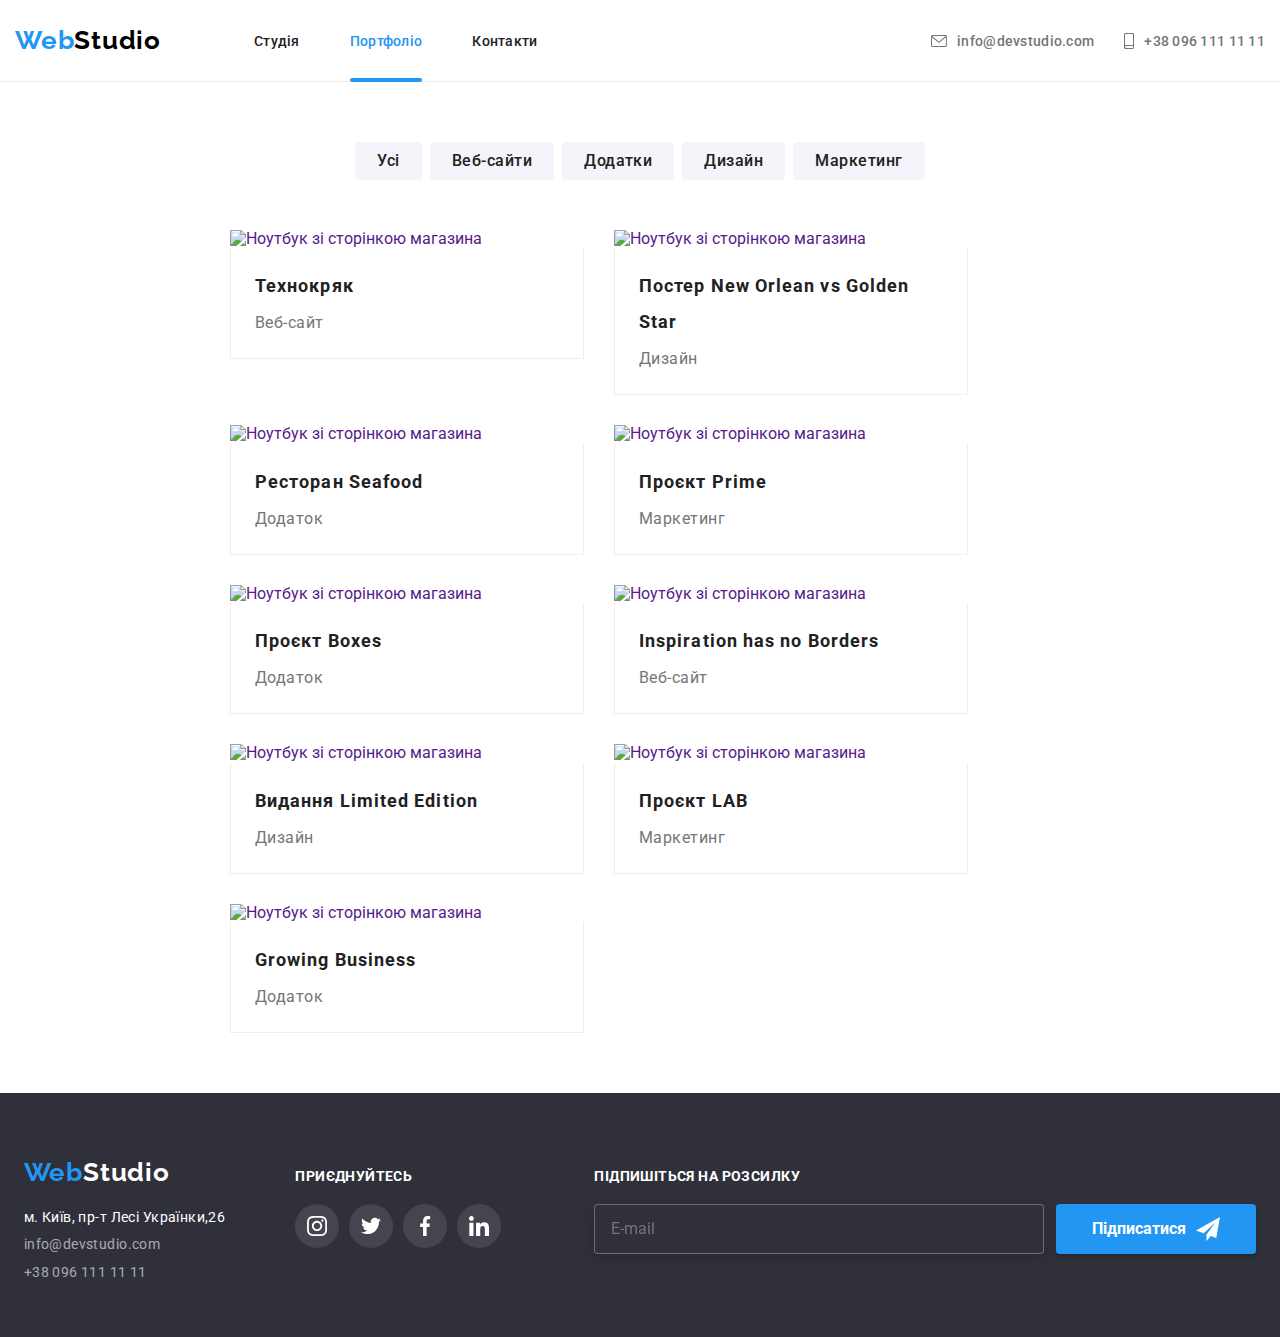
==== commit e311e967: "Готова адаптивна графіка та верстка" ====
--- a/portfolio.html
+++ b/portfolio.html
@@ -14,7 +14,7 @@
 </head>
 <body>
 <!-- Шапка сайта-->
-    <!-- <header class="header">
+    <header class="header">
 
     <div class="contact">
         
@@ -54,8 +54,15 @@
             </a>  
          </li>
     </ul>
+
+        <button type="button" class="menu-btn js-open-menu" aria-expanded="false" aria-controls="mobile-menu">
+            <svg width="50" height="40">
+                <use href="./images/icons.svg#menu_btn"></use>
+            </svg>
+        
+        </button>
     </div>
-    </header> -->
+    </header>
 
 <main>
     <section class="portfolio">
@@ -93,8 +100,25 @@
                     <li class="item">
                         <a class="portfolio-link" href="">
                             <div class="overlay">
-                                <img class="partfolio-img" src="./images/portfolio1.jpg"
-                                    alt="Ноутбук зі сторінкою магазина" width="370" height="294">
+                                <img class="partfolio-img"
+                                srcset="
+                                    images\portfolio\sm\img__sm__@1x.jpg 450w,
+                                    images\portfolio\sm\img__sm__@2x.jpg 900w,
+
+                                    images\portfolio\md\img__md__@1x.jpg 354w,
+                                    images\portfolio\md\img__md__@2x.jpg 708w,
+
+                                    images\portfolio\lg\img__lg__@1x.jpg 370w,
+                                    images\portfolio\lg\img__lg__@2x.jpg 740w,
+                                    "
+                                sizes="
+                                (min-width: 1200px) 370px,
+                                (min-width: 768px) 354px,
+                                (min-width: 480px) 450px,
+                                100vw "
+                                src="./images/portfolio/sm/img__sm__@1x.jpg"
+                                alt="Ноутбук зі сторінкою магазина" 
+                                >
                                 <div class="hoverinfo">
                                     <p class="info">
                                         Ресурс пропонує комплексні пропозиції з різним рівнем функціоналу та
@@ -115,8 +139,25 @@
                     <li class="item">
                         <a class="portfolio-link" href="">
                             <div class="overlay">
-                                <img class="partfolio-img" src="./images/portfolio2.jpg" alt="Гра в баскетбол"
-                                    width="370" height="294">
+                                <img class="partfolio-img"
+                                srcset="
+                                    images\portfolio\sm\img2__sm__@1x.jpg 450w,
+                                    images\portfolio\sm\img2__sm__@2x.jpg 900w,
+
+                                    images\portfolio\md\img2__md__@1x.jpg 354w,
+                                    images\portfolio\md\img2__md__@2x.jpg 708w,
+
+                                    images\portfolio\lg\img2__lg__@1x.jpg 370w,
+                                    images\portfolio\lg\img2__lg__@2x.jpg 740w,
+                                    "
+                                sizes="
+                                (min-width: 1200px) 370px,
+                                (min-width: 768px) 354px,
+                                (min-width: 480px) 450px,
+                                100vw "
+                                src="./images/portfolio/sm/img2__sm__@1x.jpg"
+                                alt="Ноутбук зі сторінкою магазина" 
+                                >
                                 <div class="hoverinfo">
                                     <p class="info">Ресурс пропонує комплексні пропозиції з різним рівнем функціоналу та
                                         сервісів. Все це дозволить відвідувачу
@@ -137,8 +178,25 @@
                     <li class="item">
                         <a class="portfolio-link" href="">
                             <div class="overlay">
-                                <img class="partfolio-img" src="./images/portfolio3.jpg" alt="Лого ресторану"
-                                    width="370" height="294">
+                                <img class="partfolio-img"
+                                srcset="
+                                    images\portfolio\sm\img3__sm__@1x.jpg 450w,
+                                    images\portfolio\sm\img3__sm__@2x.jpg 900w,
+
+                                    images\portfolio\md\img3__md__@1x.jpg 354w,
+                                    images\portfolio\md\img3__md__@2x.jpg 708w,
+
+                                    images\portfolio\lg\img3__lg__@1x.jpg 370w,
+                                    images\portfolio\lg\img3__lg__@2x.jpg 740w,
+                                    "
+                                sizes="
+                                (min-width: 1200px) 370px,
+                                (min-width: 768px) 354px,
+                                (min-width: 480px) 450px,
+                                100vw "
+                                src="./images/portfolio/sm/img3__sm__@1x.jpg"
+                                alt="Ноутбук зі сторінкою магазина" 
+                                >
                                 <div class="hoverinfo">
                                     <p class="info">Ресурс пропонує комплексні пропозиції з різним рівнем функціоналу та
                                         сервісів. Все це дозволить відвідувачу
@@ -156,8 +214,25 @@
                     <li class="item">
                         <a class="portfolio-link" href="">
                             <div class="overlay">
-                                <img class="partfolio-img" src="./images/portfolio4.jpg" alt="Навушники" width="370"
-                                    height="294">
+                                <img class="partfolio-img"
+                                srcset="
+                                    images\portfolio\sm\img4__sm__@1x.jpg 450w,
+                                    images\portfolio\sm\img4__sm__@2x.jpg 900w,
+
+                                    images\portfolio\md\img4__md__@1x.jpg 354w,
+                                    images\portfolio\md\img4__md__@2x.jpg 708w,
+
+                                    images\portfolio\lg\img4__lg__@1x.jpg 370w,
+                                    images\portfolio\lg\img4__lg__@2x.jpg 740w,
+                                    "
+                                sizes="
+                                (min-width: 1200px) 370px,
+                                (min-width: 768px) 354px,
+                                (min-width: 480px) 450px,
+                                100vw "
+                                src="./images/portfolio/sm/img4__sm__@1x.jpg"
+                                alt="Ноутбук зі сторінкою магазина" 
+                                >
                                 <div class="hoverinfo">
                                     <p class="info">Ресурс пропонує комплексні пропозиції з різним рівнем функціоналу та
                                         сервісів. Все це дозволить відвідувачу
@@ -175,8 +250,25 @@
                     <li class="item">
                         <a class="portfolio-link" href="">
                             <div class="overlay">
-                                <img class="partfolio-img" src="./images/portfolio5.jpg" alt="Подарункові коробки"
-                                    width="370" height="294">
+                                <img class="partfolio-img"
+                                srcset="
+                                    images\portfolio\sm\img5__sm__@1x.jpg 450w,
+                                    images\portfolio\sm\img5__sm__@2x.jpg 900w,
+
+                                    images\portfolio\md\img5__md__@1x.jpg 354w,
+                                    images\portfolio\md\img5__md__@2x.jpg 708w,
+
+                                    images\portfolio\lg\img5__lg__@1x.jpg 370w,
+                                    images\portfolio\lg\img5__lg__@2x.jpg 740w,
+                                    "
+                                sizes="
+                                (min-width: 1200px) 370px,
+                                (min-width: 768px) 354px,
+                                (min-width: 480px) 450px,
+                                100vw "
+                                src="./images/portfolio/sm/img5__sm__@1x.jpg"
+                                alt="Ноутбук зі сторінкою магазина" 
+                                >
                                 <div class="hoverinfo">
                                     <p class="info">Ресурс пропонує комплексні пропозиції з різним рівнем функціоналу та
                                         сервісів. Все це дозволить відвідувачу
@@ -194,8 +286,25 @@
                     <li class="item">
                         <a class="portfolio-link" href="">
                             <div class="overlay">
-                                <img class="partfolio-img" src="./images/portfolio6.jpg" alt="Географічний плакат"
-                                    width="370" height="294">
+                                <img class="partfolio-img"
+                                srcset="
+                                    images\portfolio\sm\img6__sm__@1x.jpg 450w,
+                                    images\portfolio\sm\img6__sm__@2x.jpg 900w,
+
+                                    images\portfolio\md\img6__md__@1x.jpg 354w,
+                                    images\portfolio\md\img__md__@2x.jpg 708w,
+
+                                    images\portfolio\lg\img6__lg__@1x.jpg 370w,
+                                    images\portfolio\lg\img6__lg__@2x.jpg 740w,
+                                    "
+                                sizes="
+                                (min-width: 1200px) 370px,
+                                (min-width: 768px) 354px,
+                                (min-width: 480px) 450px,
+                                100vw "
+                                src="./images/portfolio/sm/img6__sm__@1x.jpg"
+                                alt="Ноутбук зі сторінкою магазина" 
+                                >
                                 <div class="hoverinfo">
                                     <p class="info">Ресурс пропонує комплексні пропозиції з різним рівнем функціоналу та
                                         сервісів. Все це дозволить відвідувачу
@@ -213,8 +322,25 @@
                     <li class="item">
                         <a class="portfolio-link" href="">
                             <div class="overlay">
-                                <img class="partfolio-img" src="./images/portfolio7.jpg" alt="Журнал" width="370"
-                                    height="294">
+                                <img class="partfolio-img"
+                                srcset="
+                                    images\portfolio\sm\img7__sm__@1x.jpg 450w,
+                                    images\portfolio\sm\img7__sm__@2x.jpg 900w,
+
+                                    images\portfolio\md\img7__md__@1x.jpg 354w,
+                                    images\portfolio\md\img7__md__@2x.jpg 708w,
+
+                                    images\portfolio\lg\img7__lg__@1x.jpg 370w,
+                                    images\portfolio\lg\img7__lg__@2x.jpg 740w,
+                                    "
+                                sizes="
+                                (min-width: 1200px) 370px,
+                                (min-width: 768px) 354px,
+                                (min-width: 480px) 450px,
+                                100vw "
+                                src="./images/portfolio/sm/img7__sm__@1x.jpg"
+                                alt="Ноутбук зі сторінкою магазина" 
+                                >
                                 <div class="hoverinfo">
                                     <p class="info">Ресурс пропонує комплексні пропозиції з різним рівнем функціоналу та
                                         сервісів. Все це дозволить відвідувачу
@@ -232,8 +358,25 @@
                     <li class="item">
                         <a class="portfolio-link" href="">
                             <div class="overlay">
-                                <img class="partfolio-img" src="./images/portfolio8.jpg" alt="Бірка" width="370"
-                                    height="294">
+                                <img class="partfolio-img"
+                                srcset="
+                                    images\portfolio\sm\img8__sm__@1x.jpg 450w,
+                                    images\portfolio\sm\img8__sm__@2x.jpg 900w,
+
+                                    images\portfolio\md\img8__md__@1x.jpg 354w,
+                                    images\portfolio\md\img8__md__@2x.jpg 708w,
+
+                                    images\portfolio\lg\img8__lg__@1x.jpg 370w,
+                                    images\portfolio\lg\img8__lg__@2x.jpg 740w,
+                                    "
+                                sizes="
+                                (min-width: 1200px) 370px,
+                                (min-width: 768px) 354px,
+                                (min-width: 480px) 450px,
+                                100vw "
+                                src="./images/portfolio/sm/img8__sm__@1x.jpg"
+                                alt="Ноутбук зі сторінкою магазина" 
+                                >
                                 <div class="hoverinfo">
                                     <p class="info">Ресурс пропонує комплексні пропозиції з різним рівнем функціоналу та
                                         сервісів. Все це дозволить відвідувачу
@@ -251,8 +394,25 @@
                     <li class="item">
                         <a class="portfolio-link" href="">
                             <div class="overlay">
-                                <img class="partfolio-img" src="./images/portfolio9.jpg" alt="Сайт про бізнес" width=370
-                                    height=294>
+                                <img class="partfolio-img"
+                                srcset="
+                                    images\portfolio\sm\img9__sm__@1x.jpg 450w,
+                                    images\portfolio\sm\img9__sm__@2x.jpg 900w,
+
+                                    images\portfolio\md\img9__md__@1x.jpg 354w,
+                                    images\portfolio\md\img9__md__@2x.jpg 708w,
+
+                                    images\portfolio\lg\img9__lg__@1x.jpg 370w,
+                                    images\portfolio\lg\img9__lg__@2x.jpg 740w,
+                                    "
+                                sizes="
+                                (min-width: 1200px) 370px,
+                                (min-width: 768px) 354px,
+                                (min-width: 480px) 450px,
+                                100vw "
+                                src="./images/portfolio/sm/img9__sm__@1x.jpg"
+                                alt="Ноутбук зі сторінкою магазина" 
+                                >
                                 <div class="hoverinfo">
                                     <p class="info">Ресурс пропонує комплексні пропозиції з різним рівнем функціоналу та
                                         сервісів. Все це дозволить відвідувачу
@@ -274,9 +434,10 @@
 </main>
 
 <!-- Подвал сайта -->
-<!-- <footer class="footer">
+<footer class="footer">
 
             <div class="footer-container">
+                <div class="footer__wrap">
                 <div>
                     <a class="footer-logo" lang="en" href="/"><span class="footer-span">Web</span>Studio </a>
 
@@ -328,7 +489,7 @@
                         </li>
                     </ul>
                 </div>
-
+                </div>
                 <form class="mailing-form">
                     <strong class="mailing-title">Підпишіться на розсилку</strong>
 
@@ -347,6 +508,68 @@
 
 
 
-</footer> -->
+</footer>
+        <!-- Mobile menu -->
+        <div class="menu-container js-menu-container" id="mobile-menu">
+            <button class="menu-toggle js-close-menu">
+                <svg width="40" height="40">
+                    <use href="./images/icons.svg#close"></use>
+                </svg>
+            </button>
+        
+            <nav class="menu-nav">
+                <ul class="menu-list">
+                    <li class="item">
+                        <a class="menu-link current" href="/">Студія</a>
+                    </li>
+        
+                    <li class="item">
+                        <a class="menu-link" href="./portfolio.html">Портфоліо</a>
+        
+                    </li>
+        
+                    <li class="item">
+                        <a class="menu-link" href="">Контакти</a>
+                    </li>
+                </ul>
+        
+            </nav>
+        
+            <ul class="menu-contact-list">
+        
+                <li class="item">
+                    <a class="menu-contact-phone" href="tel:+380961111111">+38 096 111 11 11 </a>
+                </li>
+        
+                <li class="item">
+                    <a class="menu-contact-mail" href="mailto:info@devstudio.com">info@devstudio.com </a>
+                </li>
+        
+        
+            </ul>
+        
+            <ul class="mobile-socials">
+                <li>
+                    <a href="" class="mobile-socials-link">Instagram</a>
+                </li>
+                <li>
+                    <a href="" class="mobile-socials-link">Twitter</a>
+                </li>
+                <li>
+                    <a href="" class="mobile-socials-link">Facebook</a>
+                </li>
+                <li>
+                    <a href="" class="mobile-socials-link">LinkedIn</a>
+                </li>
+            </ul>
+        </div>
+        
+        <script src="./js/modal.js"></script>
+        
+        <script defer src="https://cdnjs.cloudflare.com/ajax/libs/body-scroll-lock/3.1.5/bodyScrollLock.min.js"
+            integrity="sha512-HowizSDbQl7UPEAsPnvJHlQsnBmU2YMrv7KkTBulTLEGz9chfBoWYyZJL+MUO6p/yBuuMO/8jI7O29YRZ2uBlA=="
+            crossorigin="anonymous"></script>
+        
+        <script defer src="js/mobile-menu.js"></script>
 </body>
 </html>--- a/css/main.min.css
+++ b/css/main.min.css
@@ -1 +1 @@
-:root{--primary-text-color: #212121;--secondary-text-color: #757575;--accent-text-color: #2196F3;--primary-bg-color: #F5F5F5;--secondary-bg-color: #F5F4FA;--light-color: #FFFFFF;--hero-footer-bg-color: #2F303A;--black-logo-color: #000000;--main-font: "Roboto", sans-serif;--secondary-font: "Raleway", sans-serif;--cubik--: cubic-bezier(0.4, 0, 0.2, 1);--timing--: 250ms}/*! modern-normalize v1.1.0 | MIT License | https://github.com/sindresorhus/modern-normalize */*,::before,::after{box-sizing:border-box}html{line-height:1.15;-webkit-text-size-adjust:100%;-moz-tab-size:4;-o-tab-size:4;tab-size:4}body{margin:0;font-family:system-ui,-apple-system,"Segoe UI",Roboto,Helvetica,Arial,sans-serif,"Apple Color Emoji","Segoe UI Emoji"}hr{height:0;color:inherit}abbr[title]{-webkit-text-decoration:underline dotted;text-decoration:underline dotted}b,strong{font-weight:bolder}code,kbd,samp,pre{font-family:ui-monospace,SFMono-Regular,Consolas,"Liberation Mono",Menlo,monospace;font-size:1em}small{font-size:80%}sub,sup{font-size:75%;line-height:0;position:relative;vertical-align:baseline}sub{bottom:-0.25em}sup{top:-0.5em}table{text-indent:0;border-color:inherit}button,input,optgroup,select,textarea{font-family:inherit;font-size:100%;line-height:1.15;margin:0}button,select{text-transform:none}button,[type=button],[type=reset],[type=submit]{-webkit-appearance:button}::-moz-focus-inner{border-style:none;padding:0}:-moz-focusring{outline:1px dotted ButtonText}:-moz-ui-invalid{box-shadow:none}legend{padding:0}progress{vertical-align:baseline}::-webkit-inner-spin-button,::-webkit-outer-spin-button{height:auto}[type=search]{-webkit-appearance:textfield;outline-offset:-2px}::-webkit-search-decoration{-webkit-appearance:none}::-webkit-file-upload-button{-webkit-appearance:button;font:inherit}summary{display:list-item}body{font-family:"Roboto",sans-serif;background-color:var(--light-color);color:var(--secondary-text-color)}.flex-card,.flex-portfolio-list,.flex-footer-list,.footer-list,.client__list,.team-social,.team__list,.galery__list,.features,.contact-list,.nav-list{list-style:none;margin-top:0;margin-bottom:0;padding-right:0;padding-left:0}.portfolio-link,.flex-footer-list .social-link,.team-social__link{text-decoration:none}.portfolio-container,.footer-container,.client__container,.team__container,.galery,.header{padding-left:15px;padding-right:15px;margin-left:auto;margin-right:auto}.portfolio,.сlient__section,.team__section,.features-section{padding-top:60px;padding-bottom:60px}.portfolio-title,.form-terms-input,.features-title-hidden{position:absolute;white-space:nowrap;width:1px;height:1px;overflow:hidden;border:0;padding:0;clip:rect(0 0 0 0);-webkit-clip-path:inset(50%);clip-path:inset(50%);margin:-1px}.header{color:var(--light-color);border-bottom:1px solid #ececec}.logo{color:var(--black-logo-color);font-family:var(--secondary-font);text-decoration:none;font-weight:700;font-size:26px;line-height:1.1923076923;letter-spacing:.03em;padding-top:25px;padding-bottom:25px}.logo .span-logo{color:var(--accent-text-color)}.main-nav{display:flex}.contact{display:flex}.nav-list{display:flex;align-items:center;margin-left:93px;padding-left:0}.nav-list .item:not(:last-child){margin-right:50px}.nav-list .nav-link.current::after{display:inline-block;position:absolute;content:"";width:100%;height:4px;left:0;bottom:-1px;background-color:var(--accent-text-color);border-radius:2px}.nav-link{position:relative;text-decoration:none;font-weight:500;font-size:14px;line-height:1.1428571429;letter-spacing:.02em;display:block;padding-top:32px;padding-bottom:32px;transition:color var(--timing--) var(--cubik--)}.site-nav .nav-link{color:var(--primary-text-color)}.site-nav .nav-link:hover,.site-nav .nav-link:focus{color:var(--accent-text-color)}.site-nav .nav-link.current{color:var(--accent-text-color)}.contact-list{display:flex;justify-content:flex-end;align-items:flex-start;margin-left:auto;fill:var(--secondary-text-color)}.contact-list .item+.item{margin-left:50px}.contact-list .item:hover,.contact-list .item:focus{fill:var(--accent-text-color)}.contact-mail{color:var(--secondary-text-color);text-decoration:none;font-weight:500;font-size:14px;line-height:1.1428571429;letter-spacing:.02em;padding-top:32px;padding-bottom:32px;display:flex;align-items:center;transition:color var(--timing--) var(--cubik--)}.contact-mail:hover,.contact-mail:focus{color:var(--accent-text-color)}.contact-mail .marginsvg{fill:currentColor;margin-right:10px}.contact-phone{color:var(--secondary-text-color);text-decoration:none;font-weight:500;font-size:14px;line-height:1.1428571429;letter-spacing:.02em;padding-top:32px;padding-bottom:32px;display:flex;align-items:center;transition:color var(--timing--) var(--cubik--)}.contact-phone:hover,.contact-phone:focus{color:var(--accent-text-color)}.contact-phone .marginsvg{fill:currentColor;margin-right:10px}.hero{background-color:var(--hero-footer-bg-color);padding-top:200px;padding-bottom:200px;max-width:1600px;height:600px;margin-left:auto;margin-right:auto;background:linear-gradient(rgba(47, 48, 58, 0.4), rgba(47, 48, 58, 0.4)),url(../images/heropic.jpg);background-repeat:no-repeat;background-position:center;background-size:cover}.hero__title{color:var(--light-color);font-family:inherit;font-weight:900;font-size:44px;line-height:1.3636363636;text-align:center;letter-spacing:.06em;text-transform:uppercase;width:696px;margin:auto;margin-bottom:30px}.hero__button{cursor:pointer;color:var(--light-color);background-color:var(--accent-text-color);font-weight:700;font-size:16px;line-height:1.875;display:block;width:216px;margin:auto;padding:10px 32px;align-items:center;text-align:center;border:rgba(0,0,0,0);border-radius:4px;transition:background-color var(--timing--) var(--cubik--)}.hero__button:hover,.hero__button:focus{background-color:#188ce8}@media screen and (min-width: 1200px){.features-section{padding-top:94px;padding-bottom:94px}}@media screen and (min-width: 1200px){.features-container{min-width:1200px}}@media screen and (min-width: 768px){.features-container{min-width:768px}}.features{display:flex;align-items:center;justify-content:center;flex-direction:column;padding-left:0}@media screen and (min-width: 768px){.features{flex-direction:row;flex-wrap:wrap;gap:30px}}@media screen and (min-width: 1200px){.features{align-items:baseline}}.features .item{width:450px}@media screen and (min-width: 768px){.features .item{width:354px}}@media screen and (min-width: 1200px){.features .item{width:270px}}.features-title{color:var(--primary-text-color);font-weight:700;font-size:14px;line-height:1.1428571429;letter-spacing:.03em;text-transform:uppercase;margin-top:0;margin-bottom:10px;display:flex;justify-content:center}@media screen and (min-width: 768px){.features-title{justify-content:flex-start}}.features-content{font-weight:400;font-size:14px;line-height:1.7142857143;letter-spacing:.03em;margin:0}.background-icon{display:flex;align-items:center;justify-content:center;border-radius:4px;background:var(--secondary-bg-color);height:120px;margin-bottom:30px}@media screen and (min-width: 1200px){.galery__container{min-width:1200px}}@media screen and (max-width: 1199px){.galery{display:none}}@media screen and (min-width: 1200px){.galery{padding-top:94px;padding-bottom:94px}}.galery__title{color:var(--primary-text-color);font-weight:700;font-size:36px;line-height:1.1666666667;letter-spacing:.03em;margin-top:0;margin-bottom:50px;text-align:center}.galery__list{display:flex;gap:30px}.galery__item{position:relative}.galery__item .galery__pic{display:block;max-width:100%}.galery__item .galery__discription{position:absolute;bottom:0;left:0;width:100%;height:70px;display:flex;justify-content:center;align-items:center;background-color:rgba(47,48,58,.8)}.galery__item .galery__discription .galery__pic-discription{margin:0;color:var(--light-color);font-weight:700;font-size:14px;line-height:16px;text-align:center;letter-spacing:.03em;text-transform:uppercase}@media screen and (min-width: 768px){.team__section{width:768px}}@media screen and (min-width: 1200px){.team__section{width:1200px;padding-top:94px;padding-bottom:94px}}@media screen and (min-width: 768px){.team__container{width:768px}}@media screen and (min-width: 1200px){.team__container{width:1200px}}.team{background-color:var(--secondary-bg-color);display:block}.team__title{color:var(--primary-text-color);font-weight:700;font-size:36px;line-height:1.1666666667;letter-spacing:.03em;margin-top:0;margin-bottom:50px;text-align:center}.team__list{display:flex;flex-direction:column}@media screen and (min-width: 768px){.team__list{flex-direction:row;flex-wrap:wrap;gap:30px;justify-content:center}}@media screen and (min-width: 1200px){.team__list{flex-direction:row}}.team__list .team__item{background-color:var(--light-color);box-shadow:0px 1px 3px rgba(0,0,0,.12),0px 1px 1px rgba(0,0,0,.14),0px 2px 1px rgba(0,0,0,.2);border-radius:0px 0px 4px 4px}.team__list .team__item .team__item:not(:last-child){margin-bottom:30px}@media screen and (min-width: 768px){.team__list .team__item{width:354px;margin-bottom:0}}@media screen and (min-width: 1200px){.team__list .team__item{width:270px;margin-bottom:0}}.team .team__pic{display:block;width:100%}@media screen and (min-width: 1200px){.team .team__pic{min-width:100%}}@media screen and (min-width: 768px){.team .team__pic{min-width:100%}}.team .team__wrap{padding-top:30px;padding-bottom:30px}.team .team__member{color:var(--primary-text-color);font-weight:500;font-size:16px;line-height:1.1875;text-align:center;letter-spacing:.03em;margin-top:0;margin-bottom:10px}.team .team__position{font-weight:400;font-size:16px;line-height:1.1875;text-align:center;letter-spacing:.03em;margin:0;margin-bottom:16px}.team-social{display:flex;align-items:center;justify-content:center;gap:10px}.team-social__link{display:flex;align-items:center;justify-content:center;padding:0;border:none;width:44px;height:44px;border-radius:50%;color:#afb1b8;background-color:var(--light-color);transition:color var(--timing--) var(--cubik--),background-color var(--timing--) var(--cubik--)}.team-social__link:hover,.team-social__link:focus{color:#fff;background-color:var(--accent-text-color)}.team-social__icon{width:20px;height:20px;fill:currentColor}@media screen and (min-width: 768px){.сlient__section{width:768px}}@media screen and (min-width: 1200px){.сlient__section{width:1200px;padding-top:94px;padding-bottom:94px}}@media screen and (min-width: 768px){.client__container{width:768px}}@media screen and (min-width: 1200px){.client__container{width:1200px}}.client__title{color:var(--primary-text-color);font-weight:700;font-size:28px;line-height:1.5;letter-spacing:.03em;margin-top:0;margin-bottom:50px;text-align:center}@media screen and (min-width: 1200px){.client__title{font-weight:700;font-size:36px;line-height:1.1666666667;letter-spacing:.03em}}.client__list{display:flex;align-items:center;justify-content:center;gap:30px;flex-wrap:wrap}.client__list .client__link{display:flex;align-items:center;justify-content:center;background-color:var(--light-color);width:210px;height:92px;fill:#afb1b8;border:1px solid #afb1b8;border-radius:4px;transition:fill var(--timing--) var(--cubik--)}@media screen and (min-width: 768px){.client__list .client__link{width:226px;margin-bottom:0}}@media screen and (min-width: 1200px){.client__list .client__link{width:170px;margin-bottom:0}}.client__list .client__link:hover,.client__list .client__link:focus{fill:var(--accent-text-color);border:1px solid #2196f3}.client__list .client__icon{width:106px;height:60px}.footer-container{display:flex;align-items:center;justify-content:center;flex-direction:column}@media screen and (min-width: 768px){.footer-container{min-width:768px}}@media screen and (min-width: 1200px){.footer-container{min-width:1200px;flex-direction:row;align-items:baseline}}.footer{background-color:var(--hero-footer-bg-color);padding-top:64px;padding-bottom:56px}@media screen and (min-width: 768px){.footer{min-width:768px}}@media screen and (min-width: 1200px){.footer{min-width:1200px}}.footer .footer-logo{color:var(--light-color);font-family:var(--secondary-font);text-decoration:none;font-weight:700;font-size:26px;line-height:1.1923076923;letter-spacing:.03em;display:flex;align-items:center;justify-content:center;margin-bottom:20px}@media screen and (min-width: 1200px){.footer .footer-logo{display:inline-block}}.footer .footer-logo .footer-span{color:var(--accent-text-color)}.footer-list .item:not(:last-child){margin-bottom:9px}@media screen and (min-width: 768px){.footer__wrap{display:flex;gap:165px}}@media screen and (min-width: 768px)and (min-width: 1200px){.footer__wrap{align-items:baseline;gap:70px}}.address{color:var(--light-color);font-style:normal;font-size:14px;text-decoration:none;letter-spacing:.03em;display:inline-block;transition:color var(--timing--) var(--cubik--)}.address:hover,.address:focus{color:var(--accent-text-color)}.footer-number{color:rgba(255,255,255,.6);font-style:normal;font-size:14px;letter-spacing:.03em;text-decoration:none;display:flex;align-items:center;justify-content:center;transition:color var(--timing--) var(--cubik--);margin-bottom:60px}.footer-number:hover,.footer-number:focus{color:var(--accent-text-color)}@media screen and (min-width: 1200px){.footer-number{display:inline-block;margin-bottom:0}}.footer-mail{color:rgba(255,255,255,.6);font-style:normal;font-size:14px;letter-spacing:.03em;text-decoration:none;display:flex;align-items:center;justify-content:center;transition:color var(--timing--) var(--cubik--)}.footer-mail:hover,.footer-mail:focus{color:var(--accent-text-color)}@media screen and (min-width: 1200px){.footer-mail{display:inline-block}}.social{flex-direction:column;margin-bottom:60px}.social-title{display:flex;align-items:center;justify-content:center;color:#fff;font-weight:700;font-size:14px;line-height:1.1428571429;letter-spacing:.03em;margin-top:0;margin-bottom:20px}@media screen and (min-width: 1200px){.social-title{display:inline-block;margin-left:auto}}@media screen and (min-width: 1200px){.social{margin-bottom:0}}.flex-footer-list{display:flex;gap:10px}.flex-footer-list .social-link{display:flex;align-items:center;justify-content:center;border:none;width:44px;height:44px;border-radius:50%;color:var(--light-color);background-color:rgba(255,255,255,.1);fill:var(--light-color);transition:background-color var(--timing--) var(--cubik--)}.flex-footer-list .social-link:hover,.flex-footer-list .social-link:focus{background-color:var(--accent-text-color)}.flex-footer-list .social-link .footer-icon{width:20px;height:20px;color:var(--light-color)}.mailing{display:flex;align-items:center;justify-content:center;flex-direction:column}@media screen and (min-width: 1200px){.mailing{flex-direction:row}}@media screen and (min-width: 1200px){.mailing-form{margin-left:93px;align-items:baseline}}.mailing-title{display:flex;align-items:center;justify-content:center;color:var(--light-color);font-weight:700;font-size:14px;line-height:16px;letter-spacing:.03em;text-transform:uppercase;margin-bottom:20px}@media screen and (min-width: 1200px){.mailing-title{display:inline-block;margin-bottom:20px}}.mailing-input{min-width:450px;height:50px;background-color:var(--hero-footer-bg-color);border:1px solid rgba(255,255,255,.3);filter:drop-shadow(0px 4px 4px rgba(0, 0, 0, 0.15));border-radius:4px;padding-left:16px;outline:none;color:var(--light-color);margin-bottom:20px}@media screen and (min-width: 1200px){.mailing-input{width:358px;margin:0}}.mailing-btn{cursor:pointer;color:var(--light-color);background-color:var(--accent-text-color);font-weight:700;font-size:16px;line-height:1.875;width:200px;height:50px;display:flex;align-items:center;justify-content:center;gap:10px;box-shadow:0px 4px 4px rgba(0,0,0,.15);border:rgba(0,0,0,0);border-radius:4px;transition:background-color var(--timing--) var(--cubik--),box-shadow var(--timing--) var(--cubik--)}@media screen and (min-width: 1200px){.mailing-btn{margin-left:12px}}.mailing-btn:hover,.mailing-btn:focus{background-color:#188ce8}.mailing-icon{width:24px;height:24px}.mailing-input::-moz-placeholder-shown{padding-left:16px;padding-top:15px;padding-bottom:15px}.mailing-input:-ms-input-placeholder-shown{padding-left:16px;padding-top:15px;padding-bottom:15px}.mailing-input::placeholder-shown{padding-left:16px;padding-top:15px;padding-bottom:15px}.backdrop{position:fixed;top:0;left:0;width:100%;height:100%;background-color:rgba(0,0,0,.2);opacity:1;transition:opacity var(--timing--) var(--cubik--)}.backdrop.is-hidden{opacity:0;pointer-events:none;visibility:hidden}.backdrop.is-hidden .modal{transform:scale(0.5)}.modal{width:528px;padding:40px;position:absolute;left:50%;top:50%;transform:translate(-50%, -50%) scale(1);background-color:var(--light-color);box-shadow:0px 1px 3px rgba(0,0,0,.12),0px 1px 1px rgba(0,0,0,.14),0px 2px 1px rgba(0,0,0,.2);border-radius:4px;transition:transform var(--timing--) var(--cubik--)}.modal .modaloff{position:absolute;top:8px;right:8px;width:30px;height:30px;display:flex;align-items:center;justify-content:center;padding:0;border-radius:50%;border:1px solid rgba(0,0,0,.1);background-color:rgba(0,0,0,0);cursor:pointer;transition:fill var(--timing--) var(--cubik--)}.modal .modaloff:hover{fill:var(--accent-text-color)}.modal .modal-icon{width:18px;height:18px}.application-form{display:block}.form-title{display:block;text-align:center;color:var(--primary-text-color);font-weight:700;font-size:20px;line-height:23px;letter-spacing:.03em;margin-bottom:12px}.form-group{position:relative;display:flex;flex-direction:column;margin-bottom:10px}.form-group-lable{margin-bottom:4px;color:var(--secondary-text-color);font-size:12px}.form-group-input{height:40px;border:1px solid rgba(33,33,33,.2);border-radius:4px;outline:none;padding-left:42px;padding-right:42px;transition:border var(--timing--) var(--cubik--)}.form-group-input:hover,.form-group-input:focus{border-color:var(--accent-text-color)}.form-group:hover .form-group-icon{fill:var(--accent-text-color)}.form-group-icon{position:absolute;bottom:11px;left:12px;transition:fill var(--timing--) var(--cubik--)}.form-group-textarea{height:120px;border:1px solid rgba(33,33,33,.2);border-radius:4px;outline:none;padding-left:16px;padding-top:12px;resize:none}.form-group-textarea:hover{border-color:var(--accent-text-color)}textarea::-moz-placeholder-shown{color:rgba(117,117,117,.502);padding-top:12px;padding-left:16px}textarea:-ms-input-placeholder-shown{color:rgba(117,117,117,.502);padding-top:12px;padding-left:16px}textarea::placeholder-shown{color:rgba(117,117,117,.502);padding-top:12px;padding-left:16px}.form-terms{display:block}.form-terms-label{margin-bottom:4px;color:var(--secondary-text-color)}.form-terms-info{display:inline-block;color:var(--secondary-text-color);margin-bottom:30px;-webkit-user-select:none;-moz-user-select:none;-ms-user-select:none;user-select:none}.form-terms-link{color:var(--accent-text-color)}.icon-unchecked{opacity:1;transition:opacity var(--timing--) var(--cubik--)}.form-terms-input:checked+.form-terms-icons .icon-unchecked{opacity:0}.icon-checked{opacity:0;transition:opacity var(--timing--) var(--cubik--)}.form-terms-input:checked+.form-terms-icons .icon-checked{opacity:1}.form-btn{cursor:pointer;color:var(--light-color);background-color:var(--accent-text-color);font-weight:700;font-size:16px;line-height:1.875;display:block;width:200px;margin:auto;padding:10px 32px;align-items:center;text-align:center;box-shadow:0px 4px 4px rgba(0,0,0,.15);border:rgba(0,0,0,0);border-radius:4px;transition:background-color var(--timing--) var(--cubik--),box-shadow var(--timing--) var(--cubik--)}.form-btn:hover,.form-btn:focus{background-color:#188ce8}.flex-portfolio-list{display:flex;flex-wrap:wrap;justify-content:flex-start;gap:8px;width:325px;margin-bottom:50px}@media screen and (min-width: 768px){.flex-portfolio-list{justify-content:center;width:100%}}.flex-portfolio-list .item:last-child{margin-right:0}.portfolio-button{cursor:pointer;color:var(--primary-text-color);background-color:var(--secondary-bg-color);font-family:inherit;font-weight:500;font-size:16px;line-height:1.625;letter-spacing:.03em;display:block;padding:6px 22px;text-align:center;border:rgba(0,0,0,0);border-radius:4px;transition:color var(--timing--) var(--cubik--),background-color var(--timing--) var(--cubik--),color var(--timing--) var(--cubik--),box-shadow var(--timing--) var(--cubik--)}.portfolio-button:hover,.portfolio-button:focus{background-color:var(--accent-text-color);color:var(--light-color);box-shadow:0px 4px 4px 0px rgba(0,0,0,.25)}.portfolio-button :nth-child(1){width:73px;margin-right:8px;padding:6px 25px}.portfolio-button :nth-child(2){width:125px}.portfolio-button :nth-child(3){width:112px}.portfolio-button :nth-child(4){width:103px}.portfolio-button :nth-child(5){width:130px}.flex-card{display:flex;flex-direction:column;gap:30px}@media screen and (min-width: 768px){.flex-card{flex-wrap:wrap;flex-direction:row}.flex-card .item{width:354px}}.portfolio-link{display:block;transition:box-shadow var(--timing--) var(--cubik--)}.portfolio-link:hover,.portfolio-link:focus{box-shadow:0px 1px 1px rgba(0,0,0,.12),0px 4px 4px rgba(0,0,0,.06),1px 4px 6px rgba(0,0,0,.16)}.portfolio-link:hover:hover .hoverinfo,.portfolio-link:focus:hover .hoverinfo{transform:translateY(0);opacity:1}.overlay{overflow:hidden;position:relative}.partfolio-img{display:block;margin-top:0;width:100%}.hoverinfo{position:absolute;top:0;left:0;width:100%;height:100%;padding-left:24px;padding-right:24px;display:flex;justify-content:center;align-items:center;background-color:rgba(33,150,243,.9);color:var(--light-color);font-weight:400;font-size:18px;line-height:28px;letter-spacing:.03em;transform:translateY(101%);transition-property:transform,opacity;transition-duration:250ms;transition-timing-function:cubic-bezier(0.4, 0, 0.2, 1);opacity:0}.hoverinfo .info{position:absolute;padding-left:24px;padding-right:24px}.description{padding-top:20px;padding-bottom:20px;padding-right:24px;padding-left:24px;border-right-width:1px;border-right-style:solid;border-right-color:#eee;border-bottom-width:1px;border-bottom-style:solid;border-bottom-color:#eee;border-left-width:1px;border-left-style:solid;border-left-color:#eee}.description-title{color:var(--primary-text-color);font-weight:700;font-size:18px;line-height:2;letter-spacing:.06em;margin-top:0;margin-bottom:4px}.description-content{color:var(--secondary-text-color);font-size:16px;line-height:1.875;letter-spacing:.03em;margin-top:0;margin-bottom:0}/*# sourceMappingURL=main.min.css.map */+:root{--primary-text-color: #212121;--secondary-text-color: #757575;--accent-text-color: #2196F3;--primary-bg-color: #F5F5F5;--secondary-bg-color: #F5F4FA;--light-color: #FFFFFF;--hero-footer-bg-color: #2F303A;--black-logo-color: #000000;--main-font: "Roboto", sans-serif;--secondary-font: "Raleway", sans-serif;--cubik--: cubic-bezier(0.4, 0, 0.2, 1);--timing--: 250ms}/*! modern-normalize v1.1.0 | MIT License | https://github.com/sindresorhus/modern-normalize */*,::before,::after{box-sizing:border-box}html{line-height:1.15;-webkit-text-size-adjust:100%;-moz-tab-size:4;-o-tab-size:4;tab-size:4}body{margin:0;font-family:system-ui,-apple-system,"Segoe UI",Roboto,Helvetica,Arial,sans-serif,"Apple Color Emoji","Segoe UI Emoji"}hr{height:0;color:inherit}abbr[title]{-webkit-text-decoration:underline dotted;text-decoration:underline dotted}b,strong{font-weight:bolder}code,kbd,samp,pre{font-family:ui-monospace,SFMono-Regular,Consolas,"Liberation Mono",Menlo,monospace;font-size:1em}small{font-size:80%}sub,sup{font-size:75%;line-height:0;position:relative;vertical-align:baseline}sub{bottom:-0.25em}sup{top:-0.5em}table{text-indent:0;border-color:inherit}button,input,optgroup,select,textarea{font-family:inherit;font-size:100%;line-height:1.15;margin:0}button,select{text-transform:none}button,[type=button],[type=reset],[type=submit]{-webkit-appearance:button}::-moz-focus-inner{border-style:none;padding:0}:-moz-focusring{outline:1px dotted ButtonText}:-moz-ui-invalid{box-shadow:none}legend{padding:0}progress{vertical-align:baseline}::-webkit-inner-spin-button,::-webkit-outer-spin-button{height:auto}[type=search]{-webkit-appearance:textfield;outline-offset:-2px}::-webkit-search-decoration{-webkit-appearance:none}::-webkit-file-upload-button{-webkit-appearance:button;font:inherit}summary{display:list-item}body{font-family:"Roboto",sans-serif;background-color:var(--light-color);color:var(--secondary-text-color)}.flex-card,.flex-portfolio-list,.flex-footer-list,.footer-list,.client__list,.team-social,.team__list,.galery__list,.features,.mobile-socials,.menu-list,.menu-contact-list,.contact-list,.nav-list{list-style:none;margin-top:0;margin-bottom:0;padding-right:0;padding-left:0}.portfolio-link,.flex-footer-list .social-link,.team-social__link,.mobile-socials-link,.menu-list .menu-link,.menu-list,.menu-contact-mail,.menu-contact-phone{text-decoration:none}.portfolio-container,.footer-container,.client__container,.team__container,.galery,.header{padding-left:15px;padding-right:15px;margin-left:auto;margin-right:auto}.portfolio,.сlient__section,.team__section,.features-section{padding-top:60px;padding-bottom:60px}.portfolio-title,.form-terms-input,.features-title-hidden{position:absolute;white-space:nowrap;width:1px;height:1px;overflow:hidden;border:0;padding:0;clip:rect(0 0 0 0);-webkit-clip-path:inset(50%);clip-path:inset(50%);margin:-1px}img{display:block;max-width:100%;height:auto}.header{color:var(--light-color);border-bottom:1px solid #ececec}@media screen and (min-width: 768px){.header{min-width:768px}}@media screen and (min-width: 1200px){.header{min-width:1200px}}.logo{color:var(--black-logo-color);font-family:var(--secondary-font);text-decoration:none;font-weight:700;font-size:26px;line-height:1.1923076923;letter-spacing:.03em;padding-top:25px;padding-bottom:25px}.logo .span-logo{color:var(--accent-text-color)}.main-nav{display:none}@media screen and (min-width: 768px){.main-nav{display:flex}}.contact{display:flex}.nav-list{display:flex;align-items:center;margin-left:93px;padding-left:0}.nav-list .item:not(:last-child){margin-right:50px}.nav-list .nav-link.current::after{display:inline-block;position:absolute;content:"";width:100%;height:4px;left:0;bottom:-1px;background-color:var(--accent-text-color);border-radius:2px}.nav-link{position:relative;text-decoration:none;font-weight:500;font-size:14px;line-height:1.1428571429;letter-spacing:.02em;display:block;padding-top:32px;padding-bottom:32px;transition:color var(--timing--) var(--cubik--)}.site-nav .nav-link{color:var(--primary-text-color)}.site-nav .nav-link:hover,.site-nav .nav-link:focus{color:var(--accent-text-color)}.site-nav .nav-link.current{color:var(--accent-text-color)}.contact-list{display:none;gap:10px;fill:var(--secondary-text-color)}.contact-list .item:hover,.contact-list .item:focus{fill:var(--accent-text-color)}@media screen and (min-width: 768px){.contact-list{display:flex;flex-direction:column;align-items:flex-start;justify-content:center;margin-left:auto}}@media screen and (min-width: 1200px){.contact-list{flex-direction:row;align-items:center;gap:30px}}.contact-mail{color:var(--secondary-text-color);text-decoration:none;font-weight:500;font-size:14px;line-height:1.1428571429;letter-spacing:.02em;padding-top:32px;padding-bottom:32px;display:flex;align-items:center;transition:color var(--timing--) var(--cubik--)}.contact-mail:hover,.contact-mail:focus{color:var(--accent-text-color)}.contact-mail .marginsvg{fill:currentColor;margin-right:10px}@media screen and (min-width: 768px){.contact-mail{padding:0;justify-content:flex-start}}.contact-phone{color:var(--secondary-text-color);text-decoration:none;font-weight:500;font-size:14px;line-height:1.1428571429;letter-spacing:.02em;padding-top:32px;padding-bottom:32px;display:flex;align-items:center;transition:color var(--timing--) var(--cubik--)}.contact-phone:hover,.contact-phone:focus{color:var(--accent-text-color)}.contact-phone .marginsvg{fill:currentColor;margin-right:10px}@media screen and (min-width: 768px){.contact-phone{padding:0;justify-content:flex-start}}.menu-btn{display:flex;width:40px;height:40px;padding:0;margin-left:auto;margin-top:auto;margin-bottom:auto;border:none;background-color:rgba(0,0,0,0);cursor:pointer}@media screen and (min-width: 768px){.menu-btn{display:none}}@media screen and (min-width: 1200px){.menu-btn{display:none}}.menu-container{position:fixed;top:0;left:0;width:100%;height:100%;display:flex;flex-direction:column;padding:48px 40px;background-color:var(--light-color);transform:translateX(100%);transition:transform var(--timing--) var(--cubik--)}.menu-container.is-open{transform:translateX(0)}.menu-nav{margin-bottom:auto}.menu-toggle{position:absolute;top:10px;right:15px;padding:0;border:none;background-color:rgba(0,0,0,0);transition:fill var(--timing--) var(--cubik--)}.menu-toggle:hover{fill:var(--accent-text-color)}.menu-contact-list{display:flex;flex-direction:column;gap:32px;margin-bottom:64px}.menu-contact-phone{color:var(--accent-text-color);font-style:normal;font-weight:500;font-size:34px;line-height:40px;letter-spacing:.02em}.menu-contact-mail{color:var(--secondary-text-color);font-weight:500;font-size:24px;line-height:28px;letter-spacing:.02em}.menu-list{display:flex;flex-direction:column;gap:36px}.menu-list .menu-link{color:var(--primary-text-color);font-weight:500;font-size:40px;line-height:47px;letter-spacing:.02em;transition:color var(--timing--) var(--cubik--)}.menu-list .menu-link.current{color:var(--accent-text-color)}.menu-list .menu-link:hover,.menu-list .menu-link:focus{color:var(--accent-text-color)}.menu-list .menu-link:not(:last-child){margin-bottom:36px}.mobile-socials{display:flex;gap:20px}.mobile-socials-link{color:var(--accent-text-color);font-weight:500;font-size:18px;line-height:22px;letter-spacing:.02em}.hero__container{height:400px}.hero{background-color:var(--hero-footer-bg-color);padding-top:118px;padding-bottom:118px;max-width:1600px;height:400px;margin-left:auto;margin-right:auto;background:linear-gradient(rgba(47, 48, 58, 0.4), rgba(47, 48, 58, 0.4)),url(../images/hero/img__sm__@1x.jpg);background-repeat:no-repeat;background-position:center;background-size:cover}@media(min-device-pixel-ratio: 2),(-webkit-min-device-pixel-ratio: 2),(min-resolution: 192dpi),(min-resolution: 2dppx){.hero{background:linear-gradient(rgba(47, 48, 58, 0.4), rgba(47, 48, 58, 0.4)),url(../images/hero/img__sm__@2x.jpg);background-repeat:no-repeat;background-position:center;background-size:cover}}@media screen and (min-width: 481px){.hero{background:linear-gradient(rgba(47, 48, 58, 0.4), rgba(47, 48, 58, 0.4)),url(../images/hero/img__md__@1x.jpg);background-repeat:no-repeat;background-position:center;background-size:cover}}@media screen and (min-width: 481px)and (min-device-pixel-ratio: 2),screen and (min-width: 481px)and (-webkit-min-device-pixel-ratio: 2),screen and (min-width: 481px)and (min-resolution: 192dpi),screen and (min-width: 481px)and (min-resolution: 2dppx){.hero{background:linear-gradient(rgba(47, 48, 58, 0.4), rgba(47, 48, 58, 0.4)),url(../images/hero/img__md__@2x.jpg);background-repeat:no-repeat;background-position:center;background-size:cover}}@media screen and (min-width: 769px){.hero{background:linear-gradient(rgba(47, 48, 58, 0.4), rgba(47, 48, 58, 0.4)),url(../../images/hero/img__lg__@1x.jpg);background-size:cover;height:600px;padding-top:200px;padding-bottom:200px;background-repeat:no-repeat;background-position:center;background-size:cover}}@media screen and (min-width: 769px)and (min-device-pixel-ratio: 2),screen and (min-width: 769px)and (-webkit-min-device-pixel-ratio: 2),screen and (min-width: 769px)and (min-resolution: 192dpi),screen and (min-width: 769px)and (min-resolution: 2dppx){.hero{background:linear-gradient(rgba(47, 48, 58, 0.4), rgba(47, 48, 58, 0.4)),url(../images/hero/img__lg__@2x.jpg);background-repeat:no-repeat;background-position:center;background-size:cover}}.hero__title{color:var(--light-color);font-family:inherit;font-weight:900;font-size:26px;line-height:42px;text-align:center;letter-spacing:.06em;text-transform:uppercase;display:flex;flex-wrap:wrap;width:360px;margin:auto;margin-bottom:30px}@media screen and (min-width: 1200px){.hero__title{font-weight:900;font-size:44px;line-height:60px;width:696px}}.hero__button{cursor:pointer;color:var(--light-color);background-color:var(--accent-text-color);font-weight:700;font-size:16px;line-height:30px;display:block;width:216px;margin:auto;padding:10px 32px;align-items:center;text-align:center;border:rgba(0,0,0,0);border-radius:4px;transition:background-color var(--timing--) var(--cubik--)}.hero__button:hover,.hero__button:focus{background-color:#188ce8}@media screen and (min-width: 1200px){.features-section{padding-top:94px;padding-bottom:94px}}@media screen and (min-width: 1200px){.features-container{min-width:1200px}}@media screen and (min-width: 768px){.features-container{min-width:768px}}.features{display:flex;align-items:center;justify-content:center;flex-direction:column;padding-left:0}@media screen and (min-width: 768px){.features{flex-direction:row;flex-wrap:wrap;gap:30px}}@media screen and (min-width: 1200px){.features{align-items:baseline}}.features .item{width:450px}@media screen and (min-width: 768px){.features .item{width:354px}}@media screen and (min-width: 1200px){.features .item{width:270px}}.features-title{color:var(--primary-text-color);font-weight:700;font-size:14px;line-height:1.1428571429;letter-spacing:.03em;text-transform:uppercase;margin-top:0;margin-bottom:10px;display:flex;justify-content:center}@media screen and (min-width: 768px){.features-title{justify-content:flex-start}}.features-content{font-weight:400;font-size:14px;line-height:1.7142857143;letter-spacing:.03em;margin:0}.background-icon{display:flex;align-items:center;justify-content:center;border-radius:4px;background:var(--secondary-bg-color);height:120px;margin-bottom:30px}@media screen and (min-width: 1200px){.galery__container{min-width:1200px}}@media screen and (max-width: 1199px){.galery{display:none}}@media screen and (min-width: 1200px){.galery{padding-top:94px;padding-bottom:94px}}.galery__title{color:var(--primary-text-color);font-weight:700;font-size:36px;line-height:1.1666666667;letter-spacing:.03em;margin-top:0;margin-bottom:50px;text-align:center}.galery__list{display:flex;gap:30px;justify-content:center}.galery__item{position:relative}.galery__item .galery__pic{display:block;max-width:100%}.galery__item .galery__discription{position:absolute;bottom:0;left:0;width:100%;height:70px;display:flex;justify-content:center;align-items:center;background-color:rgba(47,48,58,.8)}.galery__item .galery__discription .galery__pic-discription{margin:0;color:var(--light-color);font-weight:700;font-size:14px;line-height:16px;text-align:center;letter-spacing:.03em;text-transform:uppercase}@media screen and (min-width: 768px){.team__section{width:768px}}@media screen and (min-width: 1200px){.team__section{min-width:1200px;padding-top:94px;padding-bottom:94px}}@media screen and (min-width: 768px){.team__container{width:768px}}@media screen and (min-width: 1200px){.team__container{width:1200px}}.team{background-color:var(--secondary-bg-color);display:block;margin:auto}.team__title{color:var(--primary-text-color);font-weight:700;font-size:36px;line-height:1.1666666667;letter-spacing:.03em;margin-top:0;margin-bottom:50px;text-align:center}.team__list{display:flex;flex-direction:column}@media screen and (min-width: 768px){.team__list{flex-direction:row;flex-wrap:wrap;gap:30px;justify-content:center}}@media screen and (min-width: 1200px){.team__list{flex-direction:row}}.team__list .team__item{background-color:var(--light-color);box-shadow:0px 1px 3px rgba(0,0,0,.12),0px 1px 1px rgba(0,0,0,.14),0px 2px 1px rgba(0,0,0,.2);border-radius:0px 0px 4px 4px}.team__list .team__item .team__item:not(:last-child){margin-bottom:30px}@media screen and (min-width: 768px){.team__list .team__item{width:354px;margin-bottom:0}}@media screen and (min-width: 1200px){.team__list .team__item{width:270px;margin-bottom:0}}.team .team__pic{display:block;width:100%}@media screen and (min-width: 1200px){.team .team__pic{min-width:100%}}@media screen and (min-width: 768px){.team .team__pic{min-width:100%}}.team .team__wrap{padding-top:30px;padding-bottom:30px}.team .team__member{color:var(--primary-text-color);font-weight:500;font-size:16px;line-height:1.1875;text-align:center;letter-spacing:.03em;margin-top:0;margin-bottom:10px}.team .team__position{font-weight:400;font-size:16px;line-height:1.1875;text-align:center;letter-spacing:.03em;margin:0;margin-bottom:16px}.team-social{display:flex;align-items:center;justify-content:center;gap:10px}.team-social__link{display:flex;align-items:center;justify-content:center;padding:0;border:none;width:44px;height:44px;border-radius:50%;color:#afb1b8;background-color:var(--light-color);transition:color var(--timing--) var(--cubik--),background-color var(--timing--) var(--cubik--)}.team-social__link:hover,.team-social__link:focus{color:#fff;background-color:var(--accent-text-color)}.team-social__icon{width:20px;height:20px;fill:currentColor}@media screen and (min-width: 768px){.сlient__section{width:768px}}@media screen and (min-width: 1200px){.сlient__section{min-width:100%;padding-top:94px;padding-bottom:94px}}@media screen and (min-width: 768px){.client__container{min-width:768px}}@media screen and (min-width: 1200px){.client__container{min-width:1200px}}.client__title{color:var(--primary-text-color);font-weight:700;font-size:28px;line-height:1.5;letter-spacing:.03em;margin-top:0;margin-bottom:50px;text-align:center}@media screen and (min-width: 1200px){.client__title{font-weight:700;font-size:36px;line-height:1.1666666667;letter-spacing:.03em}}.client__list{display:flex;align-items:center;justify-content:center;gap:30px;flex-wrap:wrap}.client__list .client__link{display:flex;align-items:center;justify-content:center;background-color:var(--light-color);width:210px;height:92px;fill:#afb1b8;border:1px solid #afb1b8;border-radius:4px;transition:fill var(--timing--) var(--cubik--)}@media screen and (min-width: 768px){.client__list .client__link{width:226px;margin-bottom:0}}@media screen and (min-width: 1200px){.client__list .client__link{width:170px;margin-bottom:0}}.client__list .client__link:hover,.client__list .client__link:focus{fill:var(--accent-text-color);border:1px solid #2196f3}.client__list .client__icon{width:106px;height:60px}.footer-container{display:flex;align-items:center;justify-content:center;flex-direction:column}@media screen and (min-width: 768px){.footer-container{min-width:768px}}@media screen and (min-width: 1200px){.footer-container{min-width:1200px;flex-direction:row;align-items:baseline}}.footer{background-color:var(--hero-footer-bg-color);padding-top:64px;padding-bottom:56px}@media screen and (min-width: 768px){.footer{min-width:768px}}@media screen and (min-width: 1200px){.footer{min-width:1200px}}.footer .footer-logo{color:var(--light-color);font-family:var(--secondary-font);text-decoration:none;font-weight:700;font-size:26px;line-height:1.1923076923;letter-spacing:.03em;display:flex;align-items:center;justify-content:center;margin-bottom:20px}@media screen and (min-width: 1200px){.footer .footer-logo{display:inline-block}}.footer .footer-logo .footer-span{color:var(--accent-text-color)}.footer-list .item:not(:last-child){margin-bottom:9px}@media screen and (min-width: 768px){.footer__wrap{display:flex;gap:165px}}@media screen and (min-width: 768px)and (min-width: 1200px){.footer__wrap{align-items:baseline;gap:70px}}.address{color:var(--light-color);font-style:normal;font-size:14px;text-decoration:none;letter-spacing:.03em;display:inline-block;transition:color var(--timing--) var(--cubik--)}.address:hover,.address:focus{color:var(--accent-text-color)}.footer-number{color:rgba(255,255,255,.6);font-style:normal;font-size:14px;letter-spacing:.03em;text-decoration:none;display:flex;align-items:center;justify-content:center;transition:color var(--timing--) var(--cubik--);margin-bottom:60px}.footer-number:hover,.footer-number:focus{color:var(--accent-text-color)}@media screen and (min-width: 1200px){.footer-number{display:inline-block;margin-bottom:0}}.footer-mail{color:rgba(255,255,255,.6);font-style:normal;font-size:14px;letter-spacing:.03em;text-decoration:none;display:flex;align-items:center;justify-content:center;transition:color var(--timing--) var(--cubik--)}.footer-mail:hover,.footer-mail:focus{color:var(--accent-text-color)}@media screen and (min-width: 1200px){.footer-mail{display:inline-block}}.social{flex-direction:column;margin-bottom:60px}.social-title{display:flex;align-items:center;justify-content:center;color:#fff;font-weight:700;font-size:14px;line-height:1.1428571429;letter-spacing:.03em;margin-top:0;margin-bottom:20px}@media screen and (min-width: 1200px){.social-title{display:inline-block;margin-left:auto}}@media screen and (min-width: 1200px){.social{margin-bottom:0}}.flex-footer-list{display:flex;gap:10px}.flex-footer-list .social-link{display:flex;align-items:center;justify-content:center;border:none;width:44px;height:44px;border-radius:50%;color:var(--light-color);background-color:rgba(255,255,255,.1);fill:var(--light-color);transition:background-color var(--timing--) var(--cubik--)}.flex-footer-list .social-link:hover,.flex-footer-list .social-link:focus{background-color:var(--accent-text-color)}.flex-footer-list .social-link .footer-icon{width:20px;height:20px;color:var(--light-color)}.mailing{display:flex;align-items:center;justify-content:center;flex-direction:column}@media screen and (min-width: 1200px){.mailing{flex-direction:row}}@media screen and (min-width: 1200px){.mailing-form{margin-left:93px;align-items:baseline}}.mailing-title{display:flex;align-items:center;justify-content:center;color:var(--light-color);font-weight:700;font-size:14px;line-height:16px;letter-spacing:.03em;text-transform:uppercase;margin-bottom:20px}@media screen and (min-width: 1200px){.mailing-title{display:inline-block;margin-bottom:20px}}.mailing-input{min-width:450px;height:50px;background-color:var(--hero-footer-bg-color);border:1px solid rgba(255,255,255,.3);filter:drop-shadow(0px 4px 4px rgba(0, 0, 0, 0.15));border-radius:4px;padding-left:16px;outline:none;color:var(--light-color);margin-bottom:20px}@media screen and (min-width: 1200px){.mailing-input{width:358px;margin:0}}.mailing-btn{cursor:pointer;color:var(--light-color);background-color:var(--accent-text-color);font-weight:700;font-size:16px;line-height:1.875;width:200px;height:50px;display:flex;align-items:center;justify-content:center;gap:10px;box-shadow:0px 4px 4px rgba(0,0,0,.15);border:rgba(0,0,0,0);border-radius:4px;transition:background-color var(--timing--) var(--cubik--),box-shadow var(--timing--) var(--cubik--)}@media screen and (min-width: 1200px){.mailing-btn{margin-left:12px}}.mailing-btn:hover,.mailing-btn:focus{background-color:#188ce8}.mailing-icon{width:24px;height:24px}.mailing-input::-moz-placeholder-shown{padding-left:16px;padding-top:15px;padding-bottom:15px}.mailing-input:-ms-input-placeholder-shown{padding-left:16px;padding-top:15px;padding-bottom:15px}.mailing-input::placeholder-shown{padding-left:16px;padding-top:15px;padding-bottom:15px}.backdrop{position:fixed;top:0;left:0;width:100%;height:100%;background-color:rgba(0,0,0,.2);opacity:1;transition:opacity var(--timing--) var(--cubik--)}.backdrop.is-hidden{opacity:0;pointer-events:none;visibility:hidden}.backdrop.is-hidden .modal{transform:scale(0.5)}.modal{min-width:450px;padding:40px;position:absolute;left:50%;top:50%;transform:translate(-50%, -50%) scale(1);background-color:var(--light-color);box-shadow:0px 1px 3px rgba(0,0,0,.12),0px 1px 1px rgba(0,0,0,.14),0px 2px 1px rgba(0,0,0,.2);border-radius:4px;transition:transform var(--timing--) var(--cubik--)}@media screen and (min-width: 1200px){.modal{width:528px}}.modal .modaloff{position:absolute;top:8px;right:8px;width:30px;height:30px;display:flex;align-items:center;justify-content:center;padding:0;border-radius:50%;border:1px solid rgba(0,0,0,.1);background-color:rgba(0,0,0,0);cursor:pointer;transition:fill var(--timing--) var(--cubik--)}.modal .modaloff:hover{fill:var(--accent-text-color)}.modal .modal-icon{width:18px;height:18px}.form-terms-info{font-weight:400;font-size:12px;line-height:14px;letter-spacing:.03em}.application-form{display:flex;align-items:center;justify-content:center}.form-title{display:block;text-align:center;color:var(--primary-text-color);font-weight:700;font-size:20px;line-height:23px;letter-spacing:.03em;margin-bottom:12px}.form-group{position:relative;display:flex;flex-direction:column;margin-bottom:10px}.form-group-lable{margin-bottom:4px;color:var(--secondary-text-color);font-size:12px}.form-group-input{width:370px;height:40px;border:1px solid rgba(33,33,33,.2);border-radius:4px;outline:none;padding-left:42px;padding-right:42px;transition:border var(--timing--) var(--cubik--)}@media screen and (min-width: 1200px){.form-group-input{width:448px}}.form-group-input:hover,.form-group-input:focus{border-color:var(--accent-text-color)}.form-group:hover .form-group-icon{fill:var(--accent-text-color)}.form-group-icon{position:absolute;bottom:11px;left:12px;transition:fill var(--timing--) var(--cubik--)}.form-group-textarea{width:370px;height:120px;border:1px solid rgba(33,33,33,.2);border-radius:4px;outline:none;padding-left:16px;padding-top:12px;resize:none}@media screen and (min-width: 1200px){.form-group-textarea{width:448px}}.form-group-textarea:hover{border-color:var(--accent-text-color)}textarea::-moz-placeholder-shown{color:rgba(117,117,117,.502);padding-top:12px;padding-left:16px}textarea:-ms-input-placeholder-shown{color:rgba(117,117,117,.502);padding-top:12px;padding-left:16px}textarea::placeholder-shown{color:rgba(117,117,117,.502);padding-top:12px;padding-left:16px}.form-terms{display:block}.form-terms-label{margin-bottom:4px;color:var(--secondary-text-color)}.form-terms-info{display:inline-block;color:var(--secondary-text-color);font-weight:400;font-size:12px;line-height:14px;letter-spacing:.03em;margin-bottom:30px;-webkit-user-select:none;-moz-user-select:none;-ms-user-select:none;user-select:none}@media screen and (min-width: 1200px){.form-terms-info{font-size:14px;line-height:24px}}.form-terms-link{color:var(--accent-text-color)}.icon-unchecked{opacity:1;transition:opacity var(--timing--) var(--cubik--)}.form-terms-input:checked+.form-terms-icons .icon-unchecked{opacity:0}.icon-checked{opacity:0;transition:opacity var(--timing--) var(--cubik--)}.form-terms-input:checked+.form-terms-icons .icon-checked{opacity:1}.form-btn{cursor:pointer;color:var(--light-color);background-color:var(--accent-text-color);font-weight:700;font-size:16px;line-height:1.875;display:block;width:200px;margin:auto;padding:10px 32px;align-items:center;text-align:center;box-shadow:0px 4px 4px rgba(0,0,0,.15);border:rgba(0,0,0,0);border-radius:4px;transition:background-color var(--timing--) var(--cubik--),box-shadow var(--timing--) var(--cubik--)}.form-btn:hover,.form-btn:focus{background-color:#188ce8}.flex-portfolio-list{display:flex;flex-wrap:wrap;justify-content:flex-start;gap:8px;width:325px;margin-bottom:50px}@media screen and (min-width: 768px){.flex-portfolio-list{justify-content:center;width:100%}}.flex-portfolio-list .item:last-child{margin-right:0}.portfolio-button{cursor:pointer;color:var(--primary-text-color);background-color:var(--secondary-bg-color);font-family:inherit;font-weight:500;font-size:16px;line-height:1.625;letter-spacing:.03em;display:block;padding:6px 22px;text-align:center;border:rgba(0,0,0,0);border-radius:4px;transition:color var(--timing--) var(--cubik--),background-color var(--timing--) var(--cubik--),color var(--timing--) var(--cubik--),box-shadow var(--timing--) var(--cubik--)}.portfolio-button:hover,.portfolio-button:focus{background-color:var(--accent-text-color);color:var(--light-color);box-shadow:0px 4px 4px 0px rgba(0,0,0,.25)}.portfolio-button :nth-child(1){width:73px;margin-right:8px;padding:6px 25px}.portfolio-button :nth-child(2){width:125px}.portfolio-button :nth-child(3){width:112px}.portfolio-button :nth-child(4){width:103px}.portfolio-button :nth-child(5){width:130px}@media screen and (min-width: 1200px){.flex-container{padding-right:215px;padding-left:215px}}.flex-card{display:flex;flex-direction:column;gap:30px}@media screen and (min-width: 768px){.flex-card{flex-wrap:wrap;flex-direction:row}.flex-card .item{width:354px}}.portfolio-link{display:block;transition:box-shadow var(--timing--) var(--cubik--)}.portfolio-link:hover,.portfolio-link:focus{box-shadow:0px 1px 1px rgba(0,0,0,.12),0px 4px 4px rgba(0,0,0,.06),1px 4px 6px rgba(0,0,0,.16)}.portfolio-link:hover:hover .hoverinfo,.portfolio-link:focus:hover .hoverinfo{transform:translateY(0);opacity:1}.overlay{overflow:hidden;position:relative}.partfolio-img{display:block;margin-top:0;width:100%}.hoverinfo{position:absolute;top:0;left:0;width:100%;height:100%;padding-left:24px;padding-right:24px;display:flex;justify-content:center;align-items:center;background-color:rgba(33,150,243,.9);color:var(--light-color);font-weight:400;font-size:18px;line-height:28px;letter-spacing:.03em;transform:translateY(101%);transition-property:transform,opacity;transition-duration:250ms;transition-timing-function:cubic-bezier(0.4, 0, 0.2, 1);opacity:0}.hoverinfo .info{position:absolute;padding-left:24px;padding-right:24px}.description{padding-top:20px;padding-bottom:20px;padding-right:24px;padding-left:24px;border-right-width:1px;border-right-style:solid;border-right-color:#eee;border-bottom-width:1px;border-bottom-style:solid;border-bottom-color:#eee;border-left-width:1px;border-left-style:solid;border-left-color:#eee}.description-title{color:var(--primary-text-color);font-weight:700;font-size:18px;line-height:2;letter-spacing:.06em;margin-top:0;margin-bottom:4px}.description-content{color:var(--secondary-text-color);font-size:16px;line-height:1.875;letter-spacing:.03em;margin-top:0;margin-bottom:0}/*# sourceMappingURL=main.min.css.map */